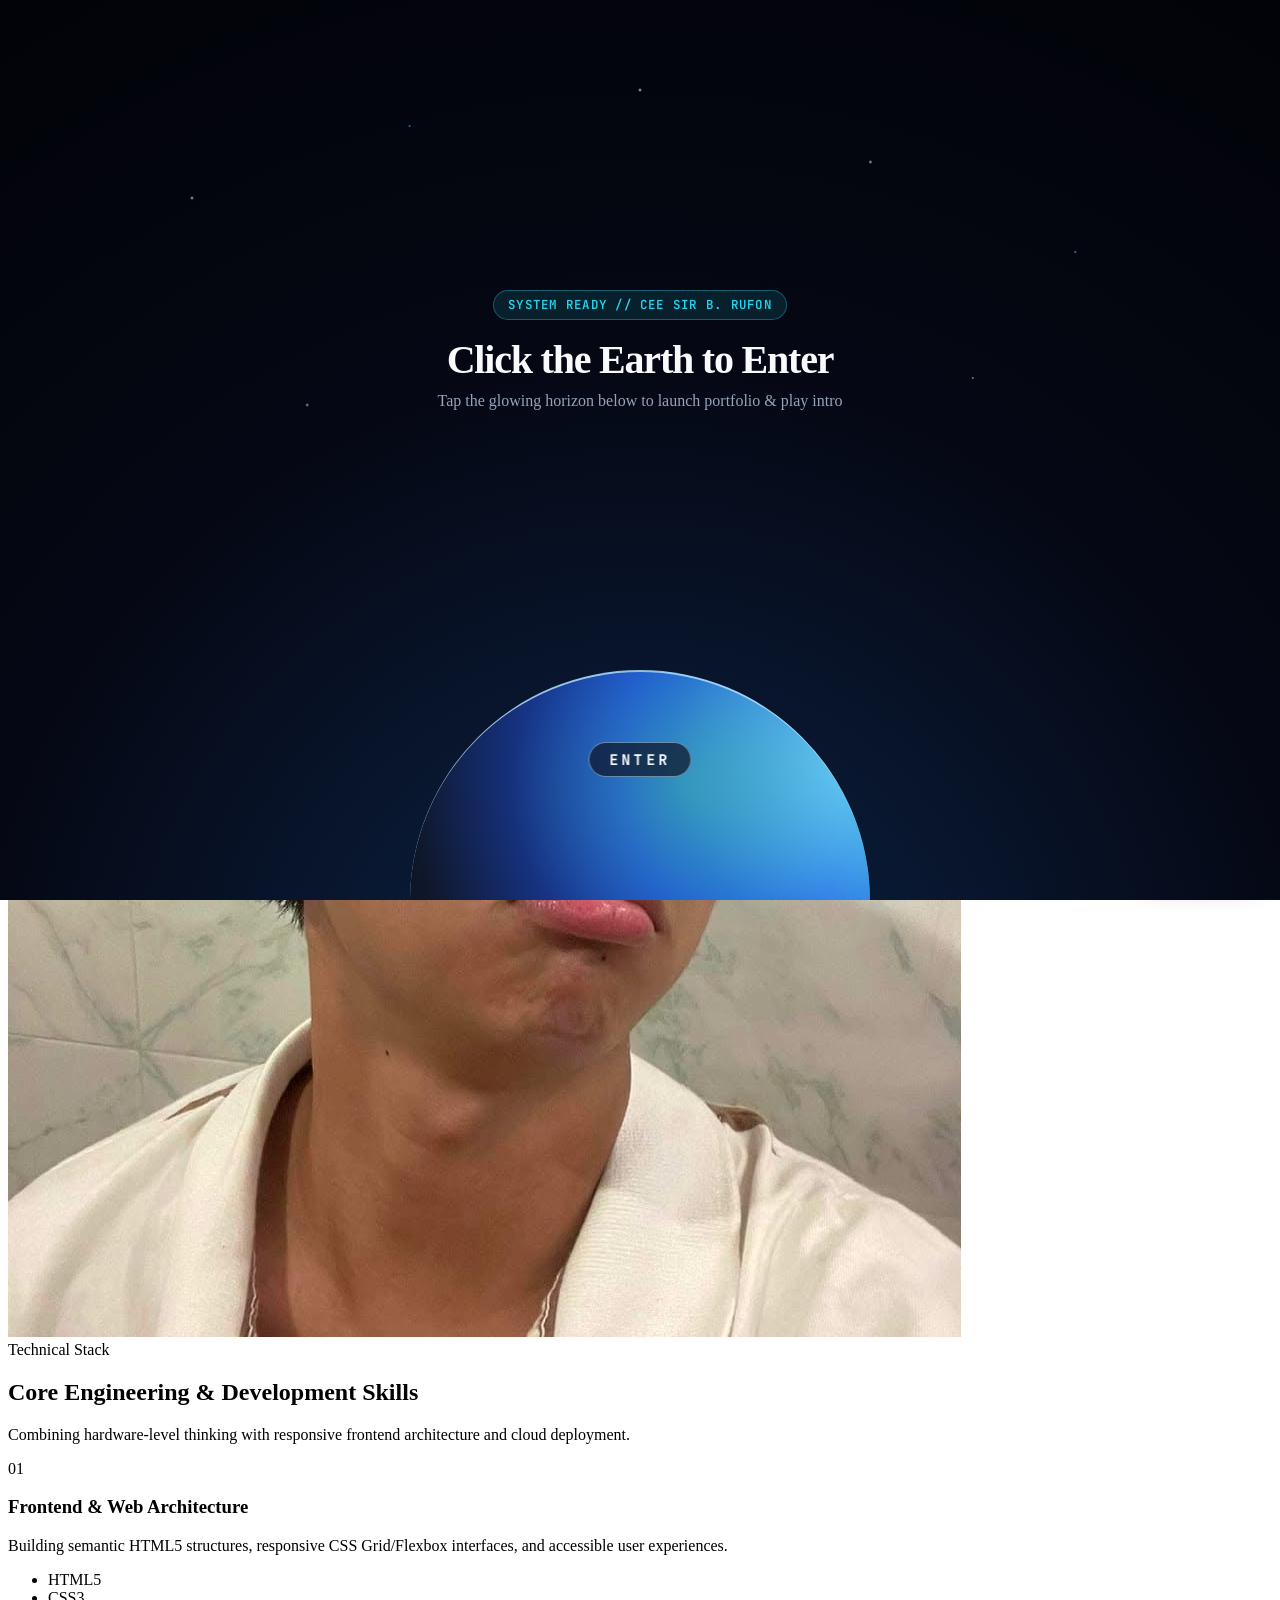
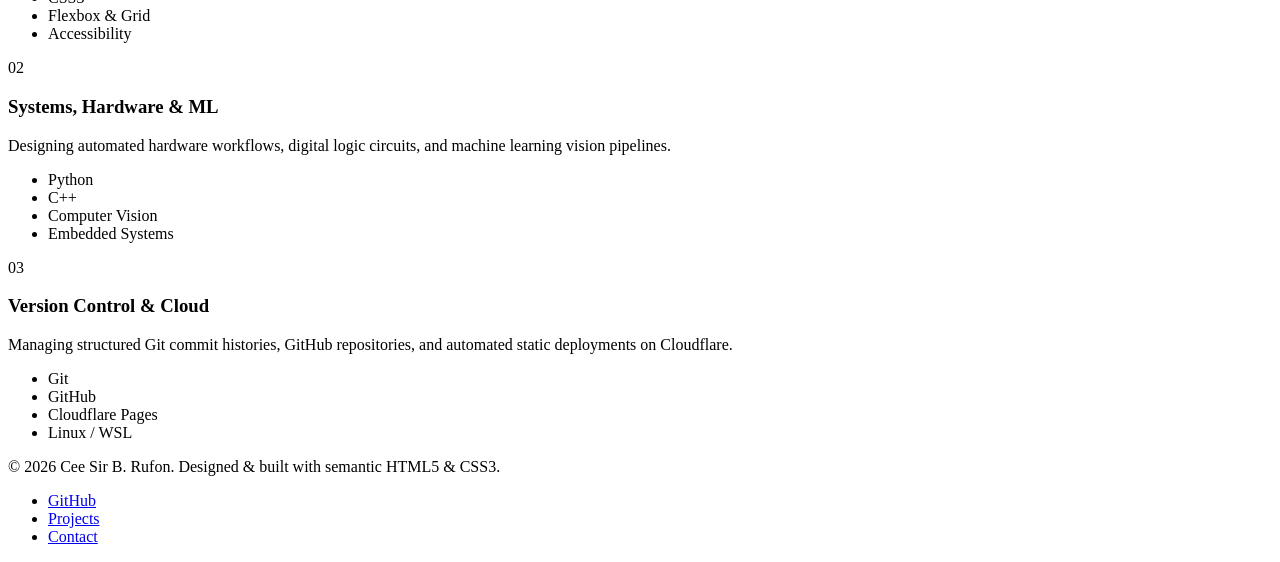
==== index.html @ 7cda8a48 "Add interactive peeking Earth landing intro with audio" ====
<!DOCTYPE html>
<html lang="en">
<head>
  <meta charset="UTF-8">
  <meta name="viewport" content="width=device-width, initial-scale=1.0">
  <title>Cee Sir B. Rufon | Computer Engineering Portfolio</title>
  <link rel="preconnect" href="https://fonts.googleapis.com">
  <link rel="preconnect" href="https://fonts.gstatic.com" crossorigin>
  <link rel="stylesheet" href="https://fonts.googleapis.com/css2?family=Plus+Jakarta+Sans:wght@400;500;600;700;800&display=swap">
  <link rel="stylesheet" href="https://fonts.googleapis.com/css2?family=JetBrains+Mono:wght@500;600&display=swap">
  <link rel="stylesheet" href="styles.css">
</head>
<body>
  <!-- Hidden Checkboxes for Pure CSS Transitions -->
  <input type="checkbox" id="enter-site" class="intro-checkbox" aria-label="Enter portfolio">
  <input type="checkbox" id="theme-toggle" class="theme-checkbox" aria-label="Toggle dark mode">

  <!-- Full-Screen Space & Peeking Earth Intro Overlay -->
  <div class="earth-intro" role="dialog" aria-modal="true" aria-labelledby="intro-title">
    <div class="starfield" aria-hidden="true"></div>
    <div class="intro-hud">
      <span class="intro-kicker">SYSTEM READY // CEE SIR B. RUFON</span>
      <h2 id="intro-title">Click the Earth to Enter</h2>
      <p>Tap the glowing horizon below to launch portfolio &amp; play intro</p>
    </div>
    <label for="enter-site" class="earth-trigger" title="Click Earth to Enter">
      <span class="earth-globe" aria-hidden="true"></span>
      <span class="earth-cta">ENTER</span>
    </label>
  </div>

  <!-- AC/DC Back in Black Intro Audio -->
  <audio id="intro-audio" src="audio/back-in-black.mp3" preload="auto"></audio>

  <div class="site-wrapper">
    <header class="site-header">
      <div class="container header-inner">
        <a href="index.html" class="logo">
          <span class="logo-mark">CR</span>
          <span>Cee Sir B. Rufon</span>
        </a>
        <div class="header-controls">
          <nav aria-label="Main navigation">
            <ul class="nav-list">
              <li><a href="index.html" class="active">Home</a></li>
              <li><a href="projects.html">Projects</a></li>
              <li><a href="contact.html">Contact</a></li>
            </ul>
          </nav>
          <label for="theme-toggle" class="theme-switch" title="Switch Light / Dark Theme">
            <span class="theme-label-dark">Dark</span>
            <span class="theme-label-light">Light</span>
          </label>
        </div>
      </div>
    </header>

    <main class="container">
      <section class="hero" aria-labelledby="hero-heading">
        <div class="hero-content">
          <span class="status-badge">4th Year Computer Engineering &bull; UIC</span>
          <h1 id="hero-heading">Hi, I'm <span class="gradient-text">Cee Sir B. Rufon</span></h1>
          <p class="hero-bio">
            I am a 4th-year Computer Engineering student passionate about bridging hardware automation, machine learning, and modern software applications.
            Throughout my college journey, I have engineered embedded library systems, trained computer vision models for medical imaging, and built full-featured rental management apps.
            I enjoy turning complex technical challenges into clean, reliable, and user-centered solutions.
            Explore my featured builds below or reach out to collaborate on engineering and web projects.
          </p>
          <div class="hero-actions">
            <a href="projects.html" class="btn btn-primary">Explore My Projects</a>
            <a href="contact.html" class="btn btn-secondary">Get In Touch</a>
          </div>
          <div class="hero-metrics">
            <div class="metric-item">
              <span class="metric-value">4th Yr</span>
              <span class="metric-label">BS Computer Engineering</span>
            </div>
            <div class="metric-item">
              <span class="metric-value">3+</span>
              <span class="metric-label">Major Systems Built</span>
            </div>
            <div class="metric-item">
              <span class="metric-value">HW + SW</span>
              <span class="metric-label">Embedded, ML &amp; Web</span>
            </div>
          </div>
        </div>

        <div class="hero-visual">
          <div class="portrait-frame">
            <img src="images/myface.jpg" alt="Portrait photo of Cee Sir B. Rufon" class="profile-photo">
          </div>
        </div>
      </section>

      <section class="skills-section" aria-labelledby="skills-heading">
        <div class="section-header">
          <span class="section-kicker">Technical Stack</span>
          <h2 id="skills-heading">Core Engineering &amp; Development Skills</h2>
          <p class="section-intro">Combining hardware-level thinking with responsive frontend architecture and cloud deployment.</p>
        </div>

        <div class="skills-grid">
          <article class="skill-card">
            <span class="card-index">01</span>
            <h3>Frontend &amp; Web Architecture</h3>
            <p>Building semantic HTML5 structures, responsive CSS Grid/Flexbox interfaces, and accessible user experiences.</p>
            <ul class="tag-list">
              <li>HTML5</li>
              <li>CSS3</li>
              <li>Flexbox &amp; Grid</li>
              <li>Accessibility</li>
            </ul>
          </article>

          <article class="skill-card">
            <span class="card-index">02</span>
            <h3>Systems, Hardware &amp; ML</h3>
            <p>Designing automated hardware workflows, digital logic circuits, and machine learning vision pipelines.</p>
            <ul class="tag-list">
              <li>Python</li>
              <li>C++</li>
              <li>Computer Vision</li>
              <li>Embedded Systems</li>
            </ul>
          </article>

          <article class="skill-card">
            <span class="card-index">03</span>
            <h3>Version Control &amp; Cloud</h3>
            <p>Managing structured Git commit histories, GitHub repositories, and automated static deployments on Cloudflare.</p>
            <ul class="tag-list">
              <li>Git</li>
              <li>GitHub</li>
              <li>Cloudflare Pages</li>
              <li>Linux / WSL</li>
            </ul>
          </article>
        </div>
      </section>
    </main>

    <footer class="site-footer">
      <div class="container footer-inner">
        <p>&copy; 2026 Cee Sir B. Rufon. Designed &amp; built with semantic HTML5 &amp; CSS3.</p>
        <ul class="footer-links">
          <li><a href="https://github.com/Boylogro" target="_blank" rel="noopener noreferrer">GitHub</a></li>
          <li><a href="projects.html">Projects</a></li>
          <li><a href="contact.html">Contact</a></li>
        </ul>
      </div>
    </footer>

    <!-- Floating Audio Control Button -->
    <button type="button" id="audio-toggle" class="audio-pill" aria-label="Pause or play intro music">
      Pause Intro
    </button>
  </div>

  <script>
    const enterCheckbox = document.getElementById("enter-site");
    const introAudio = document.getElementById("intro-audio");
    const audioToggle = document.getElementById("audio-toggle");

    enterCheckbox.addEventListener("change", () => {
      if (enterCheckbox.checked) {
        introAudio.currentTime = 0;
        introAudio.play().catch(() => {});
        audioToggle.textContent = "Pause Intro";
      }
    });

    audioToggle.addEventListener("click", () => {
      if (introAudio.paused) {
        introAudio.play();
        audioToggle.textContent = "Pause Intro";
      } else {
        introAudio.pause();
        audioToggle.textContent = "Play Intro";
      }
    });

    introAudio.addEventListener("ended", () => {
      audioToggle.textContent = "Replay Intro";
    });
  </script>
</body>
</html>
---- styles.css ----
/* =========================================================
   Peeking Earth Intro Overlay & Audio Pill
   ========================================================= */
   .intro-checkbox {
    position: absolute;
    opacity: 0;
    pointer-events: none;
  }
  
  .earth-intro {
    position: fixed;
    inset: 0;
    z-index: 9999;
    background: radial-gradient(circle at 50% 115%, #0c2448 0%, #050814 55%, #020308 100%);
    display: flex;
    flex-direction: column;
    align-items: center;
    justify-content: center;
    text-align: center;
    padding: 1.5rem 1.5rem 14rem;
    overflow: hidden;
    transition: opacity 0.85s ease, transform 0.85s ease, visibility 0.85s ease;
  }
  
  .intro-checkbox:checked ~ .earth-intro {
    opacity: 0;
    transform: scale(1.06);
    visibility: hidden;
    pointer-events: none;
  }
  
  /* Twinkling Starfield Backdrop */
  .starfield {
    position: absolute;
    inset: 0;
    background-image:
      radial-gradient(2px 2px at 15% 22%, rgba(255, 255, 255, 0.85), transparent),
      radial-gradient(1.5px 1.5px at 32% 14%, rgba(56, 189, 248, 0.9), transparent),
      radial-gradient(2px 2px at 68% 18%, rgba(255, 255, 255, 0.8), transparent),
      radial-gradient(1.5px 1.5px at 84% 28%, rgba(165, 180, 252, 0.9), transparent),
      radial-gradient(2px 2px at 24% 45%, rgba(255, 255, 255, 0.7), transparent),
      radial-gradient(1.5px 1.5px at 76% 42%, rgba(255, 255, 255, 0.75), transparent),
      radial-gradient(2px 2px at 50% 10%, rgba(255, 255, 255, 0.9), transparent);
    opacity: 0.85;
    pointer-events: none;
  }
  
  .intro-hud {
    position: relative;
    z-index: 2;
    max-width: 540px;
  }
  
  .intro-kicker {
    display: inline-block;
    font-family: "JetBrains Mono", monospace;
    font-size: 0.78rem;
    font-weight: 600;
    letter-spacing: 0.1em;
    color: #22d3ee;
    background-color: rgba(34, 211, 238, 0.12);
    border: 1px solid rgba(34, 211, 238, 0.35);
    padding: 0.35rem 0.9rem;
    border-radius: 999px;
    margin-bottom: 1rem;
  }
  
  .intro-hud h2 {
    margin: 0 0 0.6rem;
    font-size: 2.5rem;
    font-weight: 800;
    letter-spacing: -0.03em;
    color: #f8fafc;
  }
  
  .intro-hud p {
    margin: 0;
    color: #94a3b8;
    font-size: 1rem;
  }
  
  /* Glowing Earth Peeking From the Bottom Horizon */
  @keyframes earthSpin {
    0% {
      background-position: 0% 50%;
    }
    100% {
      background-position: 200% 50%;
    }
  }
  
  @keyframes horizonPulse {
    0%, 100% {
      box-shadow:
        0 -18px 70px rgba(56, 189, 248, 0.55),
        0 -4px 25px rgba(99, 102, 241, 0.45),
        inset 0 22px 45px rgba(186, 230, 253, 0.55);
    }
    50% {
      box-shadow:
        0 -24px 95px rgba(34, 211, 238, 0.8),
        0 -6px 35px rgba(99, 102, 241, 0.65),
        inset 0 26px 55px rgba(224, 242, 254, 0.75);
    }
  }
  
  .earth-trigger {
    position: absolute;
    bottom: -230px;
    left: 50%;
    transform: translateX(-50%);
    width: 460px;
    height: 460px;
    border-radius: 50%;
    cursor: pointer;
    z-index: 3;
    transition: transform 0.35s ease;
  }
  
  .earth-trigger:hover {
    transform: translateX(-50%) translateY(-14px) scale(1.03);
  }
  
  .earth-globe {
    display: block;
    width: 100%;
    height: 100%;
    border-radius: 50%;
    background:
      radial-gradient(circle at 30% 25%, rgba(74, 222, 128, 0.38) 0%, transparent 24%),
      radial-gradient(circle at 65% 32%, rgba(52, 211, 153, 0.32) 0%, transparent 28%),
      radial-gradient(circle at 48% 18%, rgba(255, 255, 255, 0.25) 0%, transparent 30%),
      radial-gradient(circle at 50% 20%, #38bdf8 0%, #1d4ed8 42%, #0f172a 78%, #020617 100%);
    background-size: 200% 100%;
    animation: earthSpin 18s linear infinite, horizonPulse 3.5s ease-in-out infinite;
    border-top: 2px solid rgba(186, 230, 253, 0.8);
  }
  
  .earth-cta {
    position: absolute;
    top: 72px;
    left: 50%;
    transform: translateX(-50%);
    font-family: "JetBrains Mono", monospace;
    font-size: 0.92rem;
    font-weight: 700;
    letter-spacing: 0.22em;
    color: #ffffff;
    background-color: rgba(15, 23, 42, 0.72);
    border: 1px solid rgba(186, 230, 253, 0.5);
    padding: 0.45rem 1.25rem;
    border-radius: 999px;
    backdrop-filter: blur(6px);
    transition: background-color 0.2s ease, border-color 0.2s ease;
  }
  
  .earth-trigger:hover .earth-cta {
    background-color: #4f46e5;
    border-color: #ffffff;
  }
  
  /* Floating Audio Control Pill */
  .audio-pill {
    position: fixed;
    bottom: 1.25rem;
    right: 1.25rem;
    z-index: 90;
    font-family: "JetBrains Mono", monospace;
    font-size: 0.8rem;
    font-weight: 600;
    color: #ffffff;
    background: linear-gradient(135deg, var(--primary), #0ea5e9);
    border: 1px solid rgba(255, 255, 255, 0.25);
    padding: 0.55rem 1rem;
    border-radius: 999px;
    cursor: pointer;
    box-shadow: 0 8px 24px rgba(15, 23, 42, 0.28);
    transition: transform 0.2s ease, opacity 0.2s ease;
  }
  
  .audio-pill:hover {
    transform: translateY(-2px);
  }
  
  @media (max-width: 540px) {
    .intro-hud h2 {
      font-size: 1.85rem;
    }
  
    .earth-trigger {
      width: 310px;
      height: 310px;
      bottom: -155px;
    }
  
    .earth-cta {
      top: 52px;
      font-size: 0.8rem;
    }
  }
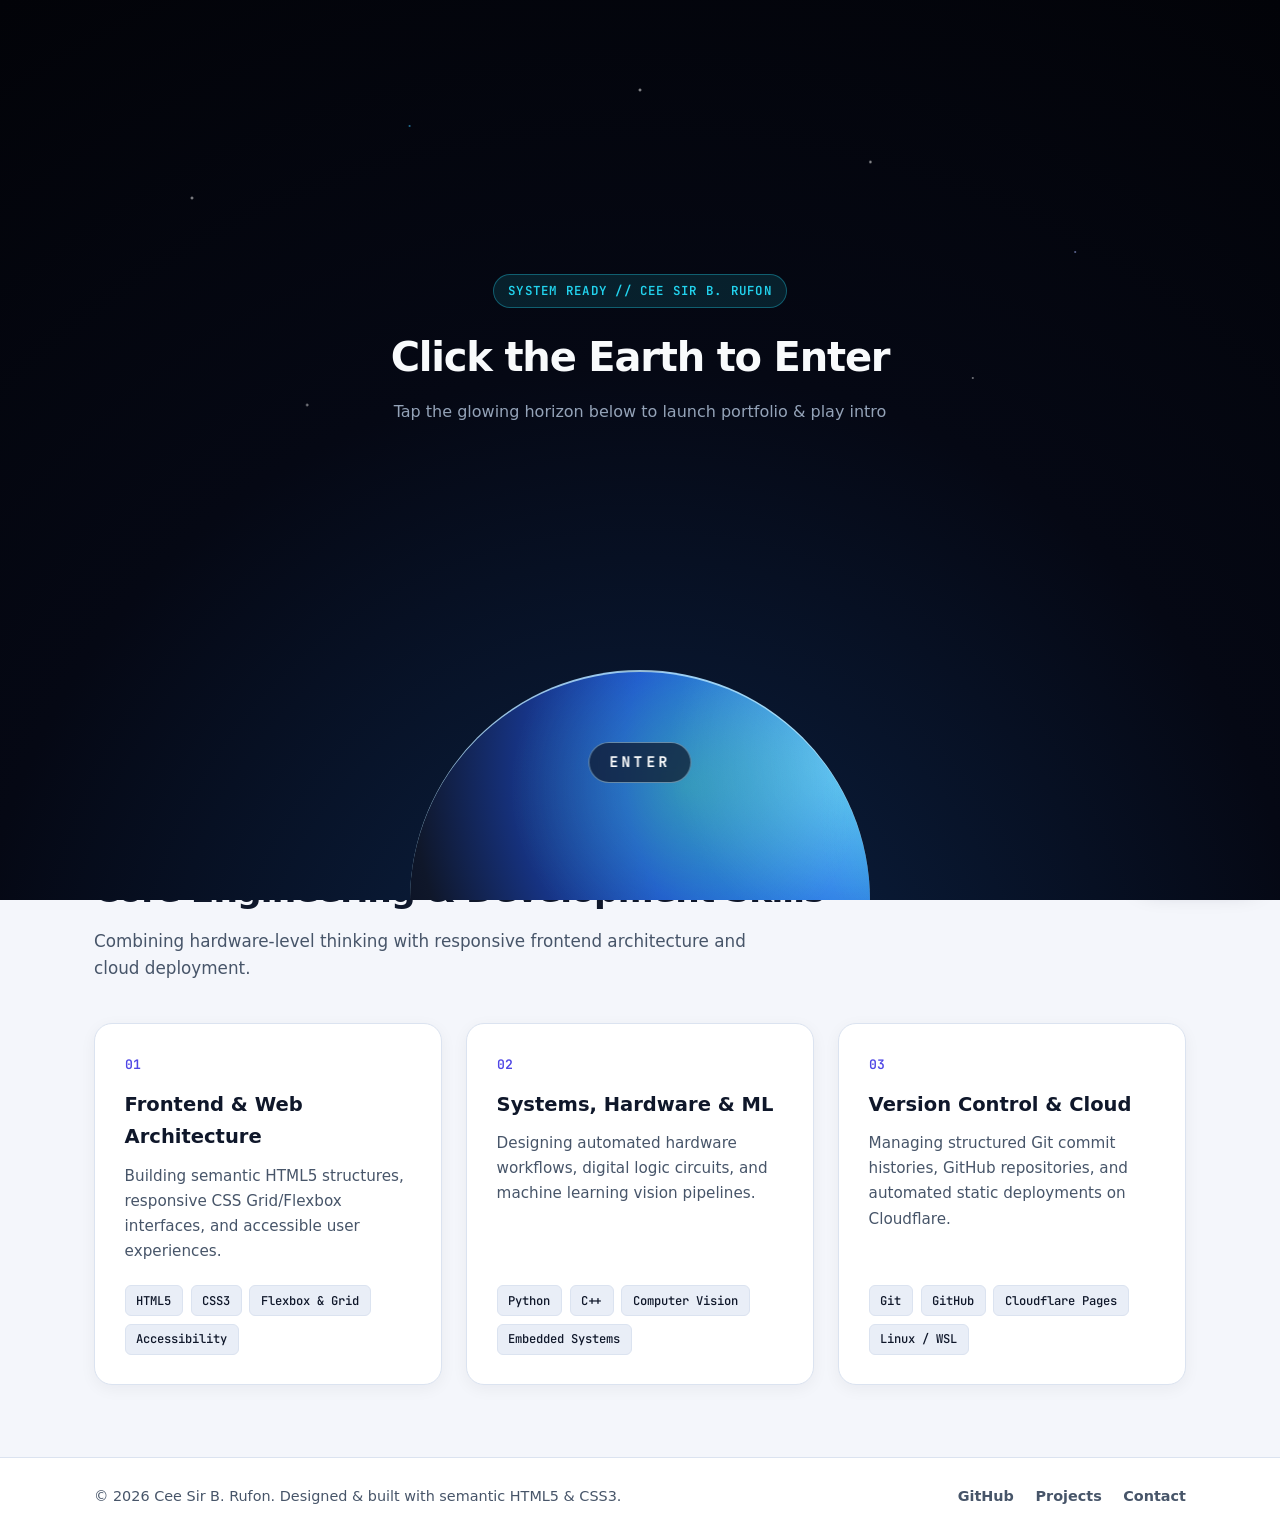
==== commit 7c46e202: "Add peeking Earth intro, Back in Black audio, and full UI theme" ====
--- a/index.html
+++ b/index.html
@@ -158,16 +158,18 @@
   </div>
 
   <script>
-    const enterCheckbox = document.getElementById("enter-site");
+    const earthTrigger = document.querySelector(".earth-trigger");
     const introAudio = document.getElementById("intro-audio");
     const audioToggle = document.getElementById("audio-toggle");
 
-    enterCheckbox.addEventListener("change", () => {
-      if (enterCheckbox.checked) {
-        introAudio.currentTime = 0;
-        introAudio.play().catch(() => {});
+    earthTrigger.addEventListener("click", () => {
+      introAudio.currentTime = 0;
+      introAudio.play().then(() => {
         audioToggle.textContent = "Pause Intro";
-      }
+      }).catch((err) => {
+        console.error("Audio error:", err);
+        audioToggle.textContent = "Play Intro";
+      });
     });
 
     audioToggle.addEventListener("click", () => {
--- a/styles.css
+++ b/styles.css
@@ -1,7 +1,746 @@
 /* =========================================================
-   Peeking Earth Intro Overlay & Audio Pill
+   Theme Variables & CSS-Only Dark Mode
    ========================================================= */
-   .intro-checkbox {
+   .site-wrapper {
+    --bg-page: #f4f6fb;
+    --surface: #ffffff;
+    --surface-alt: #e9eef7;
+    --header-bg: rgba(255, 255, 255, 0.88);
+    --primary: #4f46e5;
+    --primary-hover: #4338ca;
+    --accent: #06b6d4;
+    --text-main: #0f172a;
+    --text-muted: #475569;
+    --border: #dbe3f0;
+    --shadow-sm: 0 4px 16px rgba(15, 23, 42, 0.05);
+    --shadow-lg: 0 18px 40px rgba(15, 23, 42, 0.1);
+  
+    background-color: var(--bg-page);
+    color: var(--text-main);
+    min-height: 100vh;
+    display: flex;
+    flex-direction: column;
+    transition: background-color 0.25s ease, color 0.25s ease;
+  }
+  
+  .theme-checkbox {
+    position: absolute;
+    opacity: 0;
+    pointer-events: none;
+  }
+  
+  .theme-checkbox:checked ~ .site-wrapper {
+    --bg-page: #070b14;
+    --surface: #0f172a;
+    --surface-alt: #162036;
+    --header-bg: rgba(7, 11, 20, 0.88);
+    --primary: #6366f1;
+    --primary-hover: #818cf8;
+    --accent: #22d3ee;
+    --text-main: #f8fafc;
+    --text-muted: #94a3b8;
+    --border: #1e293b;
+    --shadow-sm: 0 4px 20px rgba(0, 0, 0, 0.35);
+    --shadow-lg: 0 20px 45px rgba(0, 0, 0, 0.55);
+  }
+  
+  *,
+  *::before,
+  *::after {
+    box-sizing: border-box;
+  }
+  
+  html {
+    scroll-behavior: smooth;
+  }
+  
+  body {
+    margin: 0;
+    font-family: "Plus Jakarta Sans", system-ui, -apple-system, sans-serif;
+    line-height: 1.65;
+    overflow-x: hidden;
+  }
+  
+  img {
+    max-width: 100%;
+    height: auto;
+    display: block;
+  }
+  
+  main {
+    flex: 1;
+  }
+  
+  .container {
+    width: 100%;
+    max-width: 1140px;
+    margin: 0 auto;
+    padding: 0 1.5rem;
+  }
+  
+  @keyframes riseIn {
+    from {
+      opacity: 0;
+      transform: translateY(18px);
+    }
+    to {
+      opacity: 1;
+      transform: translateY(0);
+    }
+  }
+  
+  /* =========================================================
+     Sticky Navigation & Theme Toggle
+     ========================================================= */
+  .site-header {
+    position: sticky;
+    top: 0;
+    z-index: 100;
+    background-color: var(--header-bg);
+    backdrop-filter: blur(12px);
+    border-bottom: 1px solid var(--border);
+  }
+  
+  .header-inner {
+    display: flex;
+    justify-content: space-between;
+    align-items: center;
+    padding-top: 0.95rem;
+    padding-bottom: 0.95rem;
+    gap: 1rem;
+  }
+  
+  .logo {
+    display: flex;
+    align-items: center;
+    gap: 0.65rem;
+    text-decoration: none;
+    color: var(--text-main);
+    font-weight: 800;
+    font-size: 1.15rem;
+    letter-spacing: -0.02em;
+  }
+  
+  .logo-mark {
+    display: inline-flex;
+    align-items: center;
+    justify-content: center;
+    width: 34px;
+    height: 34px;
+    border-radius: 9px;
+    background: linear-gradient(135deg, var(--primary), var(--accent));
+    color: #ffffff;
+    font-family: "JetBrains Mono", monospace;
+    font-size: 0.85rem;
+    font-weight: 600;
+  }
+  
+  .header-controls {
+    display: flex;
+    align-items: center;
+    gap: 1rem;
+  }
+  
+  .nav-list {
+    list-style: none;
+    display: flex;
+    gap: 0.35rem;
+    margin: 0;
+    padding: 0;
+  }
+  
+  .nav-list a {
+    text-decoration: none;
+    color: var(--text-muted);
+    font-weight: 600;
+    font-size: 0.94rem;
+    padding: 0.45rem 0.95rem;
+    border-radius: 999px;
+    transition: color 0.2s ease, background-color 0.2s ease;
+  }
+  
+  .nav-list a:hover {
+    color: var(--primary);
+    background-color: var(--surface-alt);
+  }
+  
+  .nav-list a.active {
+    color: #ffffff;
+    background-color: var(--primary);
+  }
+  
+  .theme-switch {
+    display: inline-flex;
+    align-items: center;
+    padding: 0.4rem 0.85rem;
+    border-radius: 999px;
+    border: 1px solid var(--border);
+    background-color: var(--surface);
+    color: var(--text-main);
+    font-family: "JetBrains Mono", monospace;
+    font-size: 0.78rem;
+    font-weight: 600;
+    cursor: pointer;
+    user-select: none;
+    transition: border-color 0.2s ease, transform 0.15s ease;
+  }
+  
+  .theme-switch:hover {
+    border-color: var(--primary);
+    transform: translateY(-1px);
+  }
+  
+  .theme-label-light {
+    display: none;
+  }
+  
+  .theme-checkbox:checked ~ .site-wrapper .theme-label-dark {
+    display: none;
+  }
+  
+  .theme-checkbox:checked ~ .site-wrapper .theme-label-light {
+    display: inline;
+  }
+  
+  /* =========================================================
+     Buttons
+     ========================================================= */
+  .btn {
+    display: inline-block;
+    padding: 0.78rem 1.5rem;
+    border-radius: 10px;
+    font-weight: 700;
+    font-size: 0.95rem;
+    text-decoration: none;
+    cursor: pointer;
+    border: 2px solid transparent;
+    transition: transform 0.18s ease, box-shadow 0.2s ease, background-color 0.2s ease;
+  }
+  
+  .btn-primary {
+    background: linear-gradient(135deg, var(--primary), #3b82f6);
+    color: #ffffff;
+    box-shadow: 0 8px 20px rgba(79, 70, 229, 0.28);
+  }
+  
+  .btn-primary:hover {
+    transform: translateY(-2px);
+    box-shadow: 0 12px 26px rgba(79, 70, 229, 0.4);
+  }
+  
+  .btn-secondary {
+    background-color: rgba(255, 255, 255, 0.08);
+    color: #ffffff;
+    border-color: rgba(255, 255, 255, 0.28);
+  }
+  
+  .btn-secondary:hover {
+    background-color: #ffffff;
+    color: #0f172a;
+    transform: translateY(-2px);
+  }
+  
+  .btn-full {
+    width: 100%;
+    text-align: center;
+  }
+  
+  /* =========================================================
+     Hero Banner
+     ========================================================= */
+  .hero {
+    display: grid;
+    grid-template-columns: 1.35fr 0.85fr;
+    align-items: center;
+    gap: 2.5rem;
+    margin-top: 2.25rem;
+    padding: 3.25rem;
+    border-radius: 24px;
+    background: radial-gradient(circle at top right, #1e1b4b 0%, #0f172a 55%, #070b14 100%);
+    color: #f8fafc;
+    border: 1px solid rgba(99, 102, 241, 0.25);
+    box-shadow: var(--shadow-lg);
+    animation: riseIn 0.55s ease-out;
+  }
+  
+  .status-badge {
+    display: inline-block;
+    font-family: "JetBrains Mono", monospace;
+    font-size: 0.78rem;
+    font-weight: 600;
+    color: #22d3ee;
+    background-color: rgba(34, 211, 238, 0.12);
+    border: 1px solid rgba(34, 211, 238, 0.3);
+    padding: 0.35rem 0.85rem;
+    border-radius: 999px;
+    margin-bottom: 1.1rem;
+  }
+  
+  .hero-content h1 {
+    margin: 0 0 1rem;
+    font-size: 2.65rem;
+    line-height: 1.15;
+    letter-spacing: -0.03em;
+  }
+  
+  .gradient-text {
+    background: linear-gradient(135deg, #a5b4fc 0%, #38bdf8 55%, #22d3ee 100%);
+    -webkit-background-clip: text;
+    background-clip: text;
+    color: transparent;
+  }
+  
+  .hero-bio {
+    color: #cbd5e1;
+    font-size: 1.04rem;
+    margin: 0 0 1.85rem;
+    max-width: 60ch;
+  }
+  
+  .hero-actions {
+    display: flex;
+    flex-wrap: wrap;
+    gap: 0.9rem;
+    margin-bottom: 2.25rem;
+  }
+  
+  .hero-metrics {
+    display: grid;
+    grid-template-columns: repeat(3, 1fr);
+    gap: 1rem;
+    padding-top: 1.5rem;
+    border-top: 1px solid rgba(148, 163, 184, 0.2);
+  }
+  
+  .metric-value {
+    display: block;
+    font-family: "JetBrains Mono", monospace;
+    font-size: 1.2rem;
+    font-weight: 600;
+    color: #ffffff;
+  }
+  
+  .metric-label {
+    font-size: 0.82rem;
+    color: #94a3b8;
+  }
+  
+  .hero-visual {
+    display: flex;
+    justify-content: center;
+  }
+  
+  .portrait-frame {
+    padding: 8px;
+    border-radius: 50%;
+    background: linear-gradient(135deg, #6366f1, #22d3ee);
+    box-shadow: 0 0 40px rgba(99, 102, 241, 0.45);
+  }
+  
+  .profile-photo {
+    width: 245px;
+    height: 245px;
+    object-fit: cover;
+    border-radius: 50%;
+    border: 4px solid #0f172a;
+    background-color: #1e293b;
+  }
+  
+  /* =========================================================
+     Sections & Skills Bento Grid
+     ========================================================= */
+  .skills-section,
+  .page-section {
+    padding: 3.5rem 0 4.5rem;
+    animation: riseIn 0.55s ease-out;
+  }
+  
+  .section-header {
+    margin-bottom: 2.5rem;
+  }
+  
+  .section-kicker {
+    display: inline-block;
+    font-family: "JetBrains Mono", monospace;
+    font-size: 0.8rem;
+    font-weight: 600;
+    text-transform: uppercase;
+    letter-spacing: 0.08em;
+    color: var(--primary);
+    margin-bottom: 0.45rem;
+  }
+  
+  .section-header h1,
+  .section-header h2 {
+    margin: 0 0 0.55rem;
+    font-size: 2.15rem;
+    letter-spacing: -0.025em;
+    color: var(--text-main);
+  }
+  
+  .section-intro {
+    margin: 0;
+    color: var(--text-muted);
+    font-size: 1.05rem;
+    max-width: 64ch;
+  }
+  
+  .skills-grid {
+    display: grid;
+    grid-template-columns: repeat(3, 1fr);
+    gap: 1.5rem;
+  }
+  
+  .skill-card {
+    background-color: var(--surface);
+    border: 1px solid var(--border);
+    border-radius: 18px;
+    padding: 1.85rem;
+    box-shadow: var(--shadow-sm);
+    display: flex;
+    flex-direction: column;
+    transition: transform 0.22s ease, box-shadow 0.22s ease, border-color 0.22s ease;
+  }
+  
+  .skill-card:hover {
+    transform: translateY(-5px);
+    border-color: var(--primary);
+    box-shadow: var(--shadow-lg);
+  }
+  
+  .card-index {
+    font-family: "JetBrains Mono", monospace;
+    font-size: 0.82rem;
+    font-weight: 600;
+    color: var(--primary);
+    margin-bottom: 0.85rem;
+  }
+  
+  .skill-card h3 {
+    margin: 0 0 0.65rem;
+    font-size: 1.22rem;
+    color: var(--text-main);
+  }
+  
+  .skill-card p {
+    margin: 0 0 1.35rem;
+    color: var(--text-muted);
+    font-size: 0.95rem;
+    flex: 1;
+  }
+  
+  .tag-list {
+    list-style: none;
+    display: flex;
+    flex-wrap: wrap;
+    gap: 0.45rem;
+    margin: 0;
+    padding: 0;
+  }
+  
+  .tag-list li {
+    font-family: "JetBrains Mono", monospace;
+    font-size: 0.76rem;
+    font-weight: 500;
+    color: var(--text-main);
+    background-color: var(--surface-alt);
+    border: 1px solid var(--border);
+    padding: 0.28rem 0.68rem;
+    border-radius: 6px;
+  }
+  
+  /* =========================================================
+     Projects Showcase
+     ========================================================= */
+  .projects-list {
+    display: flex;
+    flex-direction: column;
+    gap: 3rem;
+  }
+  
+  .project-card {
+    background-color: var(--surface);
+    border: 1px solid var(--border);
+    border-radius: 22px;
+    overflow: hidden;
+    box-shadow: var(--shadow-sm);
+    transition: transform 0.22s ease, box-shadow 0.22s ease, border-color 0.22s ease;
+  }
+  
+  .project-card:hover {
+    transform: translateY(-4px);
+    border-color: var(--primary);
+    box-shadow: var(--shadow-lg);
+  }
+  
+  .project-gallery {
+    display: grid;
+    gap: 1.15rem;
+    padding: 1.5rem;
+    background-color: var(--surface-alt);
+    border-bottom: 1px solid var(--border);
+  }
+  
+  .gallery-one {
+    grid-template-columns: 1fr;
+  }
+  
+  .gallery-three {
+    grid-template-columns: repeat(3, 1fr);
+  }
+  
+  .gallery-four {
+    grid-template-columns: repeat(2, 1fr);
+  }
+  
+  .gallery-item {
+    margin: 0;
+    background-color: var(--surface);
+    border: 1px solid var(--border);
+    border-radius: 12px;
+    overflow: hidden;
+    display: flex;
+    flex-direction: column;
+  }
+  
+  .img-box {
+    overflow: hidden;
+    background-color: #0b1120;
+    display: flex;
+    align-items: center;
+    justify-content: center;
+  }
+  
+  .gallery-item img {
+    width: 100%;
+    aspect-ratio: 4 / 3;
+    object-fit: contain;
+    transition: transform 0.35s ease;
+  }
+  
+  .gallery-one .gallery-item img {
+    aspect-ratio: 16 / 9;
+    max-height: 410px;
+  }
+  
+  .gallery-four .gallery-item img {
+    aspect-ratio: 16 / 10;
+  }
+  
+  .gallery-item:hover img {
+    transform: scale(1.03);
+  }
+  
+  .gallery-item figcaption {
+    font-family: "JetBrains Mono", monospace;
+    font-size: 0.8rem;
+    font-weight: 600;
+    color: var(--text-muted);
+    padding: 0.65rem 0.85rem;
+    text-align: center;
+    background-color: var(--surface);
+    border-top: 1px solid var(--border);
+  }
+  
+  .card-body {
+    padding: 2rem 2.25rem 2.25rem;
+  }
+  
+  .card-meta {
+    display: flex;
+    justify-content: space-between;
+    align-items: center;
+    flex-wrap: wrap;
+    gap: 0.5rem;
+    margin-bottom: 0.85rem;
+  }
+  
+  .project-tag {
+    display: inline-block;
+    background-color: rgba(79, 70, 229, 0.12);
+    color: var(--primary);
+    font-family: "JetBrains Mono", monospace;
+    font-size: 0.78rem;
+    font-weight: 600;
+    padding: 0.32rem 0.8rem;
+    border-radius: 999px;
+  }
+  
+  .card-number {
+    font-family: "JetBrains Mono", monospace;
+    font-size: 0.78rem;
+    font-weight: 600;
+    color: var(--text-muted);
+  }
+  
+  .card-body h2 {
+    margin: 0 0 0.75rem;
+    font-size: 1.65rem;
+    letter-spacing: -0.02em;
+    color: var(--text-main);
+  }
+  
+  .card-body p {
+    color: var(--text-muted);
+    margin: 0 0 1.4rem;
+    max-width: 74ch;
+  }
+  
+  .card-actions {
+    margin-top: 1.65rem;
+  }
+  
+  /* =========================================================
+     Contact Page
+     ========================================================= */
+  .contact-layout {
+    display: grid;
+    grid-template-columns: 1fr 1.2fr;
+    gap: 2.5rem;
+    align-items: start;
+  }
+  
+  .contact-info h2,
+  .contact-form h2 {
+    margin: 0 0 0.65rem;
+    font-size: 1.4rem;
+    color: var(--text-main);
+  }
+  
+  .contact-info p {
+    color: var(--text-muted);
+    margin: 0 0 1.5rem;
+  }
+  
+  .contact-details {
+    list-style: none;
+    padding: 0;
+    margin: 0;
+    display: flex;
+    flex-direction: column;
+    gap: 0.9rem;
+  }
+  
+  .contact-details li {
+    background-color: var(--surface);
+    border: 1px solid var(--border);
+    border-radius: 14px;
+    padding: 1rem 1.25rem;
+    box-shadow: var(--shadow-sm);
+    transition: transform 0.2s ease, border-color 0.2s ease;
+  }
+  
+  .contact-details li:hover {
+    transform: translateX(4px);
+    border-color: var(--primary);
+  }
+  
+  .contact-label {
+    display: block;
+    font-family: "JetBrains Mono", monospace;
+    font-size: 0.75rem;
+    text-transform: uppercase;
+    letter-spacing: 0.05em;
+    color: var(--text-muted);
+    margin-bottom: 0.2rem;
+  }
+  
+  .contact-details a {
+    color: var(--primary);
+    font-weight: 700;
+    text-decoration: none;
+    overflow-wrap: anywhere;
+  }
+  
+  .contact-details a:hover {
+    text-decoration: underline;
+  }
+  
+  .contact-form {
+    background-color: var(--surface);
+    border: 1px solid var(--border);
+    border-radius: 20px;
+    padding: 2.15rem;
+    box-shadow: var(--shadow-sm);
+  }
+  
+  .form-group {
+    margin-bottom: 1.25rem;
+  }
+  
+  .form-group label {
+    display: block;
+    font-weight: 600;
+    font-size: 0.92rem;
+    margin-bottom: 0.45rem;
+    color: var(--text-main);
+  }
+  
+  .form-group input,
+  .form-group textarea {
+    width: 100%;
+    padding: 0.78rem 0.95rem;
+    border: 1px solid var(--border);
+    border-radius: 10px;
+    background-color: var(--bg-page);
+    font-family: inherit;
+    font-size: 0.98rem;
+    color: var(--text-main);
+    transition: border-color 0.2s ease, background-color 0.2s ease;
+  }
+  
+  .form-group input:focus,
+  .form-group textarea:focus {
+    outline: 2px solid var(--primary);
+    border-color: transparent;
+    background-color: var(--surface);
+  }
+  
+  /* =========================================================
+     Footer
+     ========================================================= */
+  .site-footer {
+    background-color: var(--surface);
+    border-top: 1px solid var(--border);
+    padding: 1.65rem 0;
+    color: var(--text-muted);
+    font-size: 0.9rem;
+  }
+  
+  .footer-inner {
+    display: flex;
+    justify-content: space-between;
+    align-items: center;
+    gap: 1rem;
+  }
+  
+  .footer-inner p {
+    margin: 0;
+  }
+  
+  .footer-links {
+    list-style: none;
+    display: flex;
+    gap: 1.35rem;
+    margin: 0;
+    padding: 0;
+  }
+  
+  .footer-links a {
+    color: var(--text-muted);
+    text-decoration: none;
+    font-weight: 600;
+    transition: color 0.2s ease;
+  }
+  
+  .footer-links a:hover {
+    color: var(--primary);
+  }
+  
+  /* =========================================================
+     Peeking Earth Intro Overlay & Audio Pill
+     ========================================================= */
+  .intro-checkbox {
     position: absolute;
     opacity: 0;
     pointer-events: none;
@@ -29,7 +768,6 @@
     pointer-events: none;
   }
   
-  /* Twinkling Starfield Backdrop */
   .starfield {
     position: absolute;
     inset: 0;
@@ -79,7 +817,6 @@
     font-size: 1rem;
   }
   
-  /* Glowing Earth Peeking From the Bottom Horizon */
   @keyframes earthSpin {
     0% {
       background-position: 0% 50%;
@@ -159,7 +896,6 @@
     border-color: #ffffff;
   }
   
-  /* Floating Audio Control Pill */
   .audio-pill {
     position: fixed;
     bottom: 1.25rem;
@@ -182,7 +918,79 @@
     transform: translateY(-2px);
   }
   
+  /* =========================================================
+     Responsive Breakpoints (768px Tablet & 360px Mobile)
+     ========================================================= */
+  @media (max-width: 900px) {
+    .hero {
+      grid-template-columns: 1fr;
+      text-align: center;
+      padding: 2.5rem 1.75rem;
+    }
+  
+    .hero-visual {
+      order: -1;
+    }
+  
+    .hero-bio {
+      margin-left: auto;
+      margin-right: auto;
+    }
+  
+    .hero-actions {
+      justify-content: center;
+    }
+  
+    .skills-grid,
+    .gallery-three,
+    .gallery-four,
+    .contact-layout {
+      grid-template-columns: 1fr;
+    }
+  }
+  
   @media (max-width: 540px) {
+    .container {
+      padding: 0 1rem;
+    }
+  
+    .header-inner {
+      flex-direction: column;
+      gap: 0.75rem;
+    }
+  
+    .header-controls {
+      flex-wrap: wrap;
+      justify-content: center;
+    }
+  
+    .hero-content h1 {
+      font-size: 1.9rem;
+    }
+  
+    .hero-metrics {
+      grid-template-columns: 1fr;
+      gap: 0.85rem;
+    }
+  
+    .profile-photo {
+      width: 175px;
+      height: 175px;
+    }
+  
+    .card-body {
+      padding: 1.35rem;
+    }
+  
+    .contact-form {
+      padding: 1.4rem;
+    }
+  
+    .footer-inner {
+      flex-direction: column;
+      text-align: center;
+    }
+  
     .intro-hud h2 {
       font-size: 1.85rem;
     }
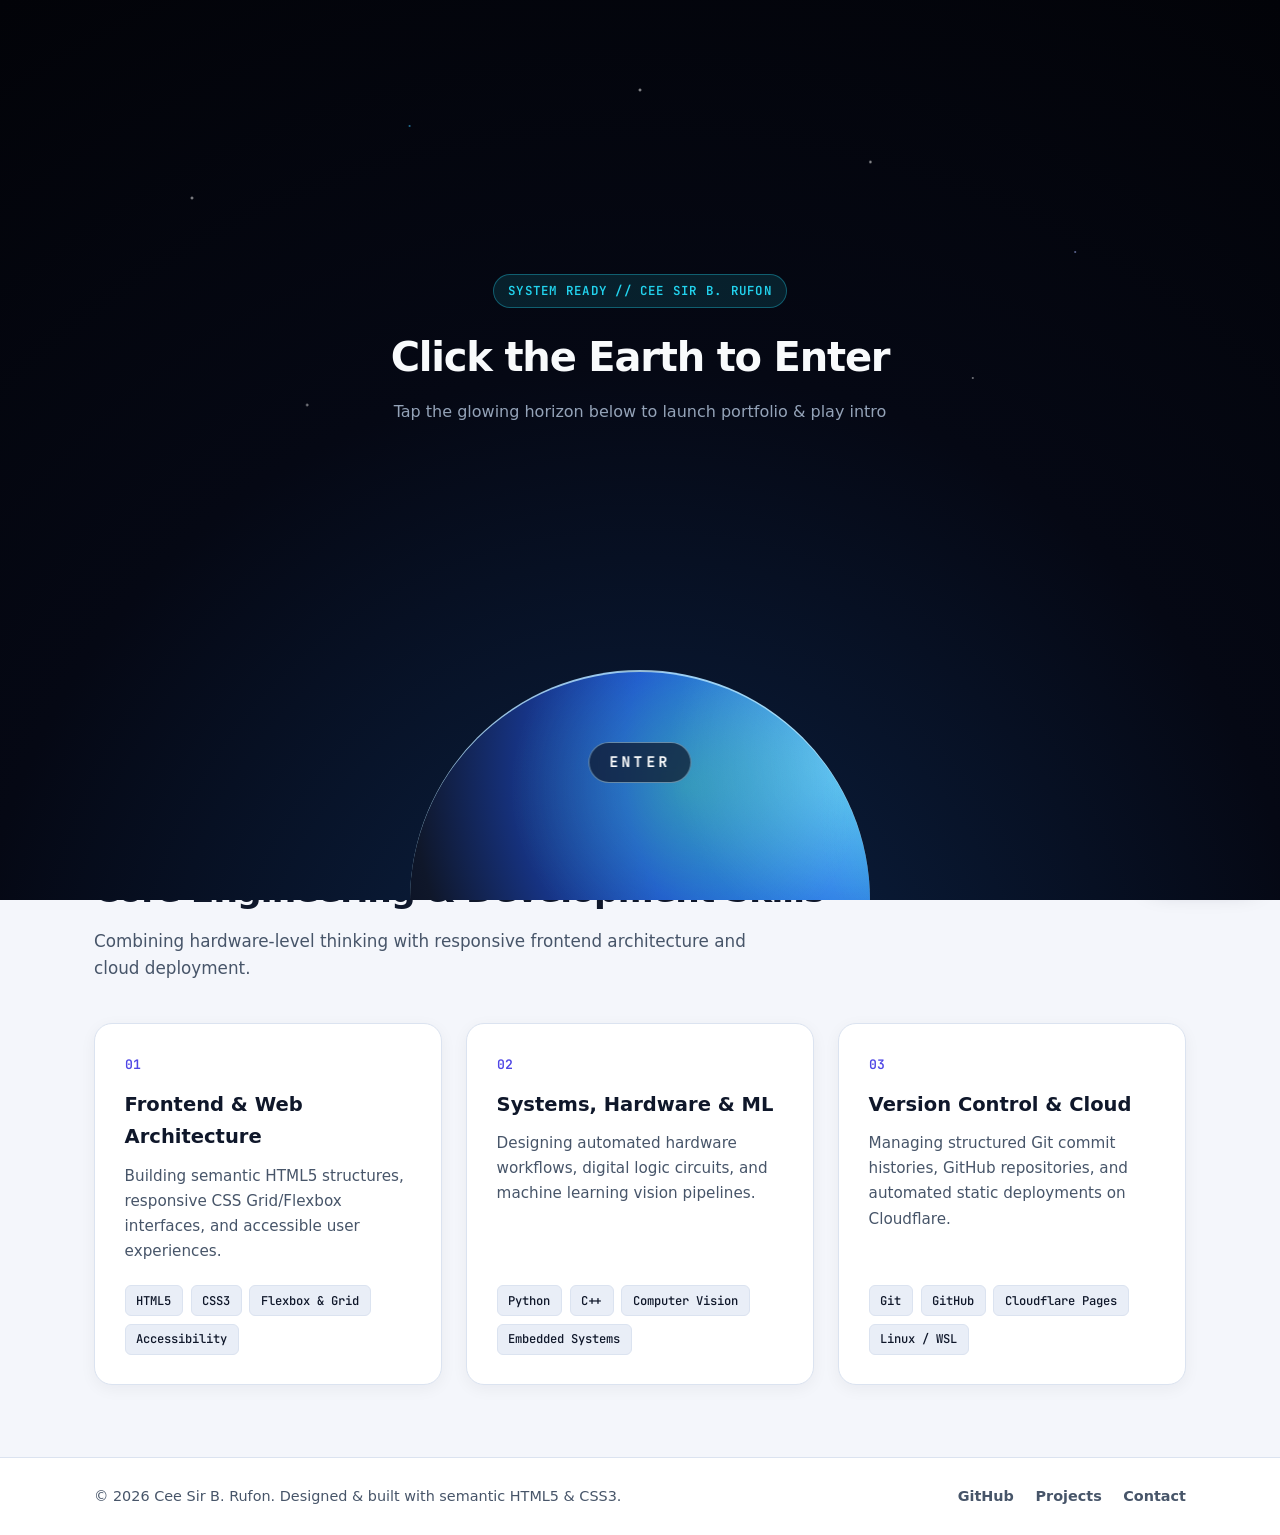
==== commit eace3184: "Persist continuous audio and beat-reactive UI across all pages" ====
--- a/index.html
+++ b/index.html
@@ -35,10 +35,7 @@
   <div class="site-wrapper">
     <header class="site-header">
       <div class="container header-inner">
-        <a href="index.html" class="logo">
-          <span class="logo-mark">CR</span>
-          <span>Cee Sir B. Rufon</span>
-        </a>
+        <a href="index.html" class="logo">Cee Sir B. Rufon</a>
         <div class="header-controls">
           <nav aria-label="Main navigation">
             <ul class="nav-list">
@@ -68,7 +65,7 @@
           </p>
           <div class="hero-actions">
             <a href="projects.html" class="btn btn-primary">Explore My Projects</a>
-            <a href="contact.html" class="btn btn-secondary">Get In Touch</a>
+            <a href="contact.html" class="btn btn-secondary">Contact Me</a>
           </div>
           <div class="hero-metrics">
             <div class="metric-item">
@@ -151,40 +148,163 @@
       </div>
     </footer>
 
-    <!-- Floating Audio Control Button -->
+    <!-- Floating Audio Control Button with Live Equalizer -->
     <button type="button" id="audio-toggle" class="audio-pill" aria-label="Pause or play intro music">
-      Pause Intro
+      <span class="eq-bars" aria-hidden="true">
+        <span class="eq-bar"></span>
+        <span class="eq-bar"></span>
+        <span class="eq-bar"></span>
+      </span>
+      <span id="audio-label">Play Intro</span>
     </button>
   </div>
 
   <script>
+    const enterCheckbox = document.getElementById("enter-site");
     const earthTrigger = document.querySelector(".earth-trigger");
     const introAudio = document.getElementById("intro-audio");
     const audioToggle = document.getElementById("audio-toggle");
+    const audioLabel = document.getElementById("audio-label");
+    const siteWrapper = document.querySelector(".site-wrapper");
+    const eqBars = document.querySelectorAll(".eq-bar");
+
+    let audioCtx = null;
+    let analyser = null;
+    let dataArray = null;
+    let animId = null;
+    let hueOffset = parseFloat(sessionStorage.getItem("bg_audio_hue") || "0");
+
+    function saveAudioState() {
+      sessionStorage.setItem("bg_audio_time", String(introAudio.currentTime || 0));
+      sessionStorage.setItem("bg_audio_playing", String(!introAudio.paused && !introAudio.ended));
+      sessionStorage.setItem("bg_audio_hue", String(hueOffset));
+    }
+
+    function setupAudioReactive() {
+      if (audioCtx) {
+        if (audioCtx.state === "suspended") {
+          audioCtx.resume();
+        }
+        return;
+      }
+      const AudioContextClass = window.AudioContext || window.webkitAudioContext;
+      if (!AudioContextClass) return;
+
+      audioCtx = new AudioContextClass();
+      const source = audioCtx.createMediaElementSource(introAudio);
+      analyser = audioCtx.createAnalyser();
+      analyser.fftSize = 128;
+      source.connect(analyser);
+      analyser.connect(audioCtx.destination);
+      dataArray = new Uint8Array(analyser.frequencyBinCount);
+    }
+
+    function updateBeatColors() {
+      if (introAudio.paused || introAudio.ended) {
+        siteWrapper.classList.remove("music-reactive");
+        return;
+      }
+
+      if (analyser && dataArray) {
+        analyser.getByteFrequencyData(dataArray);
+
+        let bassSum = 0;
+        for (let i = 0; i < 10; i++) bassSum += dataArray[i];
+        const bass = bassSum / (10 * 255);
+
+        let midSum = 0;
+        for (let i = 10; i < 42; i++) midSum += dataArray[i];
+        const mid = midSum / (32 * 255);
+
+        hueOffset = (hueOffset + 0.7 + mid * 5.5) % 360;
+        const energy = Math.min(1, bass * 1.3);
+        const pulseScale = 1 + energy * 0.065;
+
+        siteWrapper.style.setProperty("--beat-hue-num", hueOffset.toFixed(1));
+        siteWrapper.style.setProperty("--beat-energy", energy.toFixed(3));
+        siteWrapper.style.setProperty("--beat-scale", pulseScale.toFixed(3));
+
+        if (eqBars.length === 3) {
+          eqBars[0].style.transform = `scaleY(${0.35 + bass * 0.95})`;
+          eqBars[1].style.transform = `scaleY(${0.35 + mid * 1.05})`;
+          eqBars[2].style.transform = `scaleY(${0.35 + ((bass + mid) / 2) * 0.95})`;
+        }
+      }
+
+      saveAudioState();
+      animId = requestAnimationFrame(updateBeatColors);
+    }
+
+    introAudio.addEventListener("play", () => {
+      siteWrapper.classList.add("music-reactive");
+      audioToggle.classList.add("is-playing");
+      audioLabel.textContent = "Pause Intro";
+      saveAudioState();
+      cancelAnimationFrame(animId);
+      updateBeatColors();
+    });
+
+    introAudio.addEventListener("pause", () => {
+      siteWrapper.classList.remove("music-reactive");
+      audioToggle.classList.remove("is-playing");
+      saveAudioState();
+      cancelAnimationFrame(animId);
+    });
+
+    introAudio.addEventListener("ended", () => {
+      siteWrapper.classList.remove("music-reactive");
+      audioToggle.classList.remove("is-playing");
+      audioLabel.textContent = "Replay Intro";
+      saveAudioState();
+      cancelAnimationFrame(animId);
+    });
+
+    // Skip Earth overlay only when navigating back from Projects or Contact
+    if (sessionStorage.getItem("skip_earth_once") === "true") {
+      sessionStorage.removeItem("skip_earth_once");
+      enterCheckbox.checked = true;
+
+      const savedTime = parseFloat(sessionStorage.getItem("bg_audio_time") || "0");
+      const wasPlaying = sessionStorage.getItem("bg_audio_playing") === "true";
+
+      const resumeAudio = () => {
+        if (savedTime > 0 && savedTime < (introAudio.duration || Infinity)) {
+          introAudio.currentTime = savedTime;
+        }
+        if (wasPlaying) {
+          setupAudioReactive();
+          introAudio.play().catch(() => {
+            audioLabel.textContent = "Play Intro";
+          });
+        }
+      };
+
+      if (introAudio.readyState >= 1) {
+        resumeAudio();
+      } else {
+        introAudio.addEventListener("loadedmetadata", resumeAudio, { once: true });
+      }
+    }
 
     earthTrigger.addEventListener("click", () => {
+      setupAudioReactive();
       introAudio.currentTime = 0;
-      introAudio.play().then(() => {
-        audioToggle.textContent = "Pause Intro";
-      }).catch((err) => {
-        console.error("Audio error:", err);
-        audioToggle.textContent = "Play Intro";
+      introAudio.play().catch(() => {
+        audioLabel.textContent = "Play Intro";
       });
     });
 
     audioToggle.addEventListener("click", () => {
+      setupAudioReactive();
       if (introAudio.paused) {
         introAudio.play();
-        audioToggle.textContent = "Pause Intro";
       } else {
         introAudio.pause();
-        audioToggle.textContent = "Play Intro";
-      }
-    });
-
-    introAudio.addEventListener("ended", () => {
-      audioToggle.textContent = "Replay Intro";
-    });
+        audioLabel.textContent = "Play Intro";
+      }
+    });
+
+    window.addEventListener("pagehide", saveAudioState);
   </script>
 </body>
 </html>
--- a/styles.css
+++ b/styles.css
@@ -1005,4 +1005,84 @@
       top: 52px;
       font-size: 0.8rem;
     }
+    /* =========================================================
+   Audio-Harmonic / Beat-Reactive Color Sync
+   ========================================================= */
+.site-wrapper {
+    --beat-hue-num: 0;
+    --beat-energy: 0;
+    --beat-scale: 1;
+  }
+  
+  .site-wrapper.music-reactive {
+    --primary: hsl(calc(245 + var(--beat-hue-num)), 86%, 60%);
+    --primary-hover: hsl(calc(245 + var(--beat-hue-num)), 86%, 52%);
+    --accent: hsl(calc(190 + var(--beat-hue-num)), 92%, 52%);
+  }
+  
+  .site-wrapper.music-reactive .hero {
+    border-color: hsla(calc(245 + var(--beat-hue-num)), 90%, 65%, calc(0.35 + var(--beat-energy) * 0.55));
+    box-shadow:
+      0 20px 50px hsla(calc(245 + var(--beat-hue-num)), 85%, 52%, calc(0.22 + var(--beat-energy) * 0.45)),
+      inset 0 0 calc(20px + var(--beat-energy) * 35px) hsla(calc(190 + var(--beat-hue-num)), 90%, 55%, calc(0.08 + var(--beat-energy) * 0.22));
+  }
+  
+  .site-wrapper.music-reactive .gradient-text {
+    background: linear-gradient(
+      135deg,
+      hsl(calc(245 + var(--beat-hue-num)), 95%, 76%) 0%,
+      hsl(calc(195 + var(--beat-hue-num)), 95%, 62%) 55%,
+      hsl(calc(310 + var(--beat-hue-num)), 92%, 68%) 100%
+    );
+    -webkit-background-clip: text;
+    background-clip: text;
+    color: transparent;
+  }
+  
+  .site-wrapper.music-reactive .status-badge {
+    color: var(--accent);
+    border-color: var(--accent);
+    background-color: hsla(calc(190 + var(--beat-hue-num)), 90%, 55%, 0.14);
+  }
+  
+  .site-wrapper.music-reactive .portrait-frame {
+    background: linear-gradient(135deg, var(--primary), var(--accent));
+    transform: scale(var(--beat-scale));
+    box-shadow: 0 0 calc(28px + var(--beat-energy) * 38px) hsla(calc(245 + var(--beat-hue-num)), 90%, 60%, calc(0.45 + var(--beat-energy) * 0.45));
+    transition: transform 0.08s ease-out;
+  }
+  
+  .site-wrapper.music-reactive .skill-card {
+    border-color: hsla(calc(245 + var(--beat-hue-num)), 85%, 60%, calc(0.25 + var(--beat-energy) * 0.45));
+  }
+  
+  /* Equalizer Bars Inside Audio Pill */
+  .audio-pill {
+    display: inline-flex;
+    align-items: center;
+    gap: 0.55rem;
+  }
+  
+  .eq-bars {
+    display: inline-flex;
+    align-items: flex-end;
+    gap: 2.5px;
+    height: 13px;
+  }
+  
+  .eq-bar {
+    width: 3px;
+    height: 100%;
+    border-radius: 2px;
+    background-color: #ffffff;
+    transform: scaleY(0.35);
+    transform-origin: bottom;
+    transition: transform 0.07s ease-out;
+  }
+  .site-wrapper.music-reactive .project-card,
+.site-wrapper.music-reactive .contact-details li,
+.site-wrapper.music-reactive .contact-form {
+  border-color: hsla(calc(245 + var(--beat-hue-num)), 85%, 60%, calc(0.28 + var(--beat-energy) * 0.45));
+  box-shadow: 0 12px 32px hsla(calc(245 + var(--beat-hue-num)), 85%, 52%, calc(0.08 + var(--beat-energy) * 0.18));
+}
   }
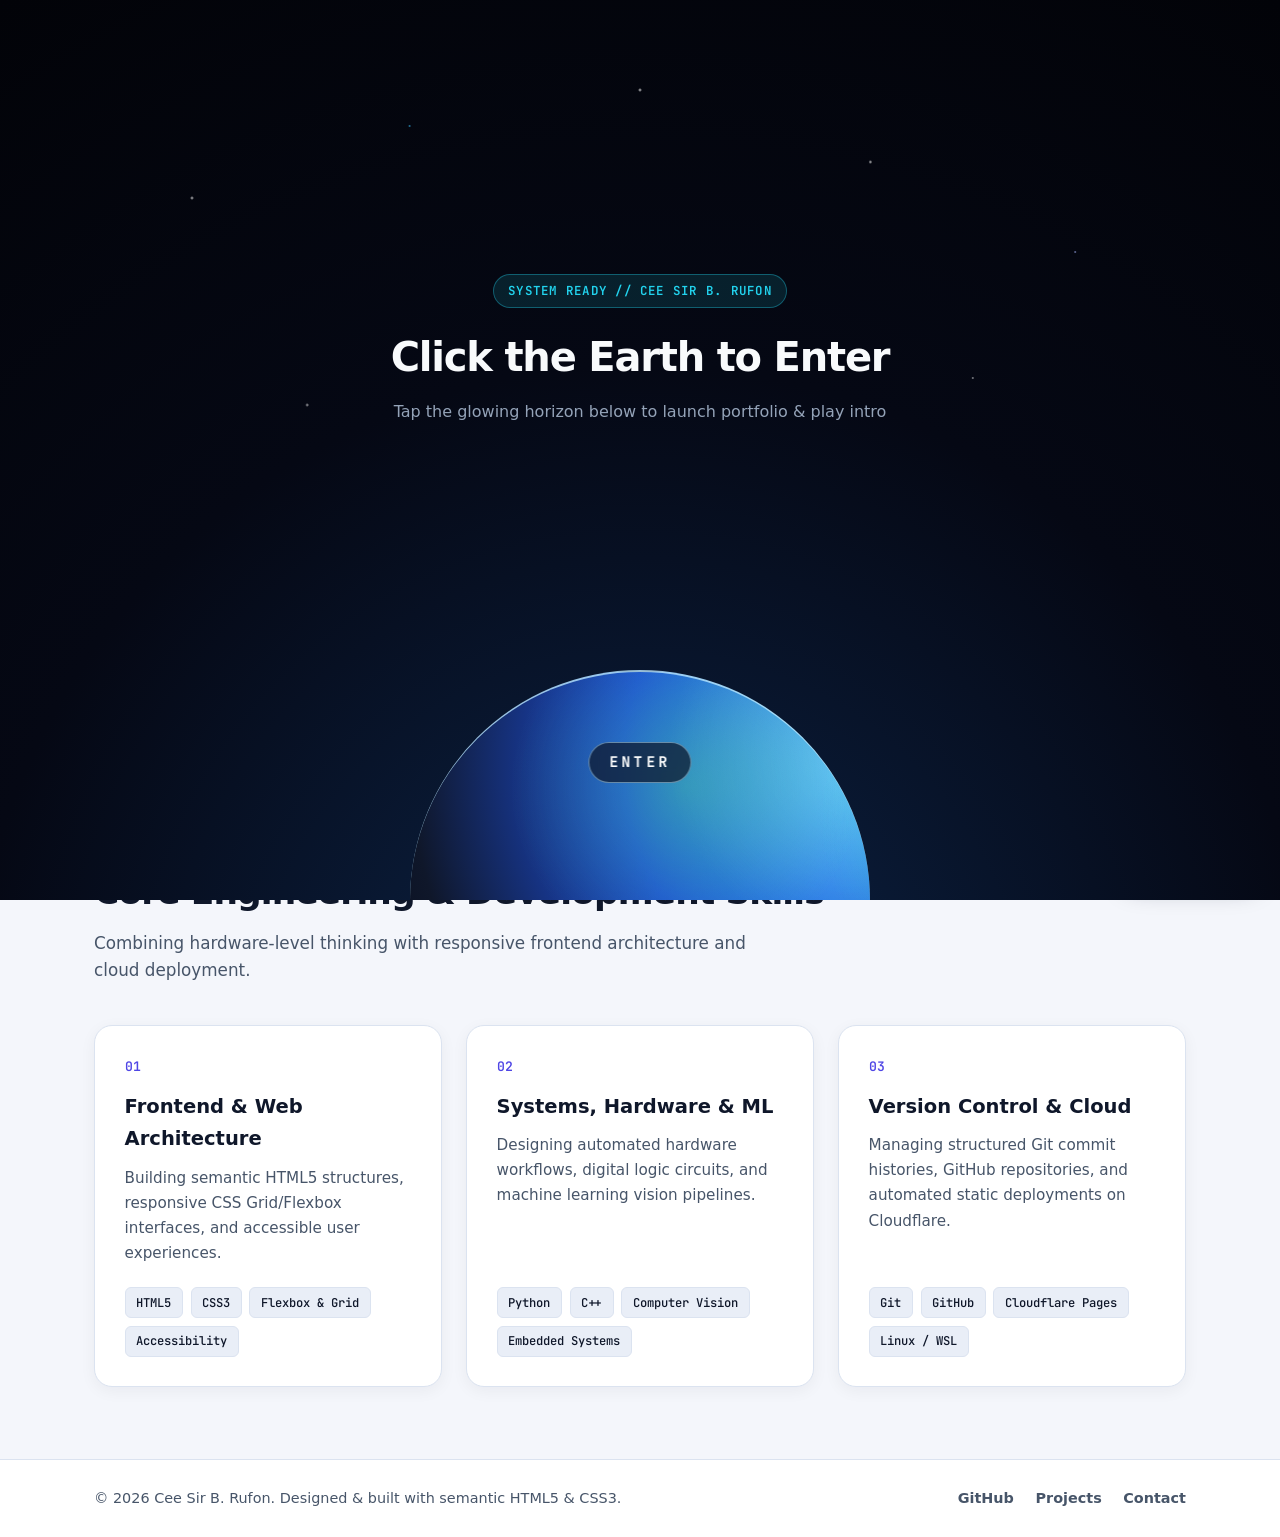
==== commit d5dc4e2f: "Make beat-reactive hero glow and equalizer bars vividly visible across all pages" ====
--- a/index.html
+++ b/index.html
@@ -8,7 +8,7 @@
   <link rel="preconnect" href="https://fonts.gstatic.com" crossorigin>
   <link rel="stylesheet" href="https://fonts.googleapis.com/css2?family=Plus+Jakarta+Sans:wght@400;500;600;700;800&display=swap">
   <link rel="stylesheet" href="https://fonts.googleapis.com/css2?family=JetBrains+Mono:wght@500;600&display=swap">
-  <link rel="stylesheet" href="styles.css">
+  <link rel="stylesheet" href="styles.css?v=3">
 </head>
 <body>
   <!-- Hidden Checkboxes for Pure CSS Transitions -->
@@ -199,38 +199,55 @@
       dataArray = new Uint8Array(analyser.frequencyBinCount);
     }
 
+    function applyGlowColors(bass, mid) {
+        hueOffset = (hueOffset + 2.4 + mid * 10) % 360;
+const energy = Math.min(1, bass * 1.6);
+const h1 = Math.round((280 + hueOffset) % 360);
+const h2 = Math.round((185 + hueOffset) % 360);
+
+siteWrapper.style.setProperty("--beat-color", `hsl(${h1}, 95%, 62%)`);
+siteWrapper.style.setProperty("--beat-accent", `hsl(${h2}, 96%, 56%)`);
+siteWrapper.style.setProperty("--beat-bg-tint", `hsl(${h1}, 78%, 22%)`);
+siteWrapper.style.setProperty("--beat-glow", `hsla(${h1}, 95%, 58%, ${(0.45 + energy * 0.5).toFixed(2)})`);
+siteWrapper.style.setProperty("--beat-glow-soft", `hsla(${h1}, 95%, 58%, ${(0.22 + energy * 0.35).toFixed(2)})`);
+siteWrapper.style.setProperty("--beat-spread", `${(22 + energy * 42).toFixed(1)}px`);
+siteWrapper.style.setProperty("--beat-scale", (1 + energy * 0.085).toFixed(3));
+
+      if (eqBars.length === 3) {
+        eqBars[0].style.transform = `scaleY(${0.35 + bass * 0.95})`;
+        eqBars[1].style.transform = `scaleY(${0.35 + mid * 1.05})`;
+        eqBars[2].style.transform = `scaleY(${0.35 + ((bass + mid) / 2) * 0.95})`;
+      }
+    }
+
     function updateBeatColors() {
       if (introAudio.paused || introAudio.ended) {
         siteWrapper.classList.remove("music-reactive");
         return;
       }
 
+      let bass = 0;
+      let mid = 0;
+
       if (analyser && dataArray) {
         analyser.getByteFrequencyData(dataArray);
-
         let bassSum = 0;
         for (let i = 0; i < 10; i++) bassSum += dataArray[i];
-        const bass = bassSum / (10 * 255);
+        bass = bassSum / (10 * 255);
 
         let midSum = 0;
         for (let i = 10; i < 42; i++) midSum += dataArray[i];
-        const mid = midSum / (32 * 255);
-
-        hueOffset = (hueOffset + 0.7 + mid * 5.5) % 360;
-        const energy = Math.min(1, bass * 1.3);
-        const pulseScale = 1 + energy * 0.065;
-
-        siteWrapper.style.setProperty("--beat-hue-num", hueOffset.toFixed(1));
-        siteWrapper.style.setProperty("--beat-energy", energy.toFixed(3));
-        siteWrapper.style.setProperty("--beat-scale", pulseScale.toFixed(3));
-
-        if (eqBars.length === 3) {
-          eqBars[0].style.transform = `scaleY(${0.35 + bass * 0.95})`;
-          eqBars[1].style.transform = `scaleY(${0.35 + mid * 1.05})`;
-          eqBars[2].style.transform = `scaleY(${0.35 + ((bass + mid) / 2) * 0.95})`;
-        }
-      }
-
+        mid = midSum / (32 * 255);
+      }
+
+      // Fallback pulse if browser suspends AudioContext before first click
+      if (bass + mid === 0) {
+        const t = introAudio.currentTime;
+        bass = 0.25 + 0.55 * Math.pow(Math.abs(Math.sin(t * 6.1)), 2);
+        mid = 0.2 + 0.5 * Math.abs(Math.cos(t * 4.3));
+      }
+
+      applyGlowColors(bass, mid);
       saveAudioState();
       animId = requestAnimationFrame(updateBeatColors);
     }
@@ -259,7 +276,6 @@
       cancelAnimationFrame(animId);
     });
 
-    // Skip Earth overlay only when navigating back from Projects or Contact
     if (sessionStorage.getItem("skip_earth_once") === "true") {
       sessionStorage.removeItem("skip_earth_once");
       enterCheckbox.checked = true;
@@ -304,7 +320,13 @@
       }
     });
 
+    window.addEventListener("pointerdown", () => {
+      if (audioCtx && audioCtx.state === "suspended") {
+        audioCtx.resume();
+      }
+    }, { once: true });
+
     window.addEventListener("pagehide", saveAudioState);
   </script>
 </body>
-</html>+</html>
--- a/styles.css
+++ b/styles.css
@@ -1,1088 +1,1077 @@
 /* =========================================================
    Theme Variables & CSS-Only Dark Mode
    ========================================================= */
-   .site-wrapper {
-    --bg-page: #f4f6fb;
-    --surface: #ffffff;
-    --surface-alt: #e9eef7;
-    --header-bg: rgba(255, 255, 255, 0.88);
-    --primary: #4f46e5;
-    --primary-hover: #4338ca;
-    --accent: #06b6d4;
-    --text-main: #0f172a;
-    --text-muted: #475569;
-    --border: #dbe3f0;
-    --shadow-sm: 0 4px 16px rgba(15, 23, 42, 0.05);
-    --shadow-lg: 0 18px 40px rgba(15, 23, 42, 0.1);
-  
-    background-color: var(--bg-page);
-    color: var(--text-main);
-    min-height: 100vh;
-    display: flex;
-    flex-direction: column;
-    transition: background-color 0.25s ease, color 0.25s ease;
-  }
-  
-  .theme-checkbox {
-    position: absolute;
+.site-wrapper {
+  --bg-page: #f4f6fb;
+  --surface: #ffffff;
+  --surface-alt: #e9eef7;
+  --header-bg: rgba(255, 255, 255, 0.88);
+  --primary: #4f46e5;
+  --primary-hover: #4338ca;
+  --accent: #06b6d4;
+  --text-main: #0f172a;
+  --text-muted: #475569;
+  --border: #dbe3f0;
+  --shadow-sm: 0 4px 16px rgba(15, 23, 42, 0.05);
+  --shadow-lg: 0 18px 40px rgba(15, 23, 42, 0.1);
+
+  position: relative;
+  background-color: var(--bg-page);
+  color: var(--text-main);
+  min-height: 100vh;
+  display: flex;
+  flex-direction: column;
+  transition: background-color 0.25s ease, color 0.25s ease;
+}
+
+.theme-checkbox {
+  position: absolute;
+  opacity: 0;
+  pointer-events: none;
+}
+
+.theme-checkbox:checked ~ .site-wrapper {
+  --bg-page: #070b14;
+  --surface: #0f172a;
+  --surface-alt: #162036;
+  --header-bg: rgba(7, 11, 20, 0.88);
+  --primary: #6366f1;
+  --primary-hover: #818cf8;
+  --accent: #22d3ee;
+  --text-main: #f8fafc;
+  --text-muted: #94a3b8;
+  --border: #1e293b;
+  --shadow-sm: 0 4px 20px rgba(0, 0, 0, 0.35);
+  --shadow-lg: 0 20px 45px rgba(0, 0, 0, 0.55);
+}
+
+*,
+*::before,
+*::after {
+  box-sizing: border-box;
+}
+
+html {
+  scroll-behavior: smooth;
+}
+
+body {
+  margin: 0;
+  font-family: "Plus Jakarta Sans", system-ui, -apple-system, sans-serif;
+  line-height: 1.65;
+  overflow-x: hidden;
+}
+
+img {
+  max-width: 100%;
+  height: auto;
+  display: block;
+}
+
+main {
+  flex: 1;
+}
+
+.container {
+  width: 100%;
+  max-width: 1140px;
+  margin: 0 auto;
+  padding: 0 1.5rem;
+}
+
+@keyframes riseIn {
+  from {
     opacity: 0;
-    pointer-events: none;
-  }
-  
-  .theme-checkbox:checked ~ .site-wrapper {
-    --bg-page: #070b14;
-    --surface: #0f172a;
-    --surface-alt: #162036;
-    --header-bg: rgba(7, 11, 20, 0.88);
-    --primary: #6366f1;
-    --primary-hover: #818cf8;
-    --accent: #22d3ee;
-    --text-main: #f8fafc;
-    --text-muted: #94a3b8;
-    --border: #1e293b;
-    --shadow-sm: 0 4px 20px rgba(0, 0, 0, 0.35);
-    --shadow-lg: 0 20px 45px rgba(0, 0, 0, 0.55);
-  }
-  
-  *,
-  *::before,
-  *::after {
-    box-sizing: border-box;
-  }
-  
-  html {
-    scroll-behavior: smooth;
-  }
-  
-  body {
-    margin: 0;
-    font-family: "Plus Jakarta Sans", system-ui, -apple-system, sans-serif;
-    line-height: 1.65;
-    overflow-x: hidden;
-  }
-  
-  img {
-    max-width: 100%;
-    height: auto;
-    display: block;
-  }
-  
-  main {
-    flex: 1;
-  }
-  
-  .container {
-    width: 100%;
-    max-width: 1140px;
-    margin: 0 auto;
-    padding: 0 1.5rem;
-  }
-  
-  @keyframes riseIn {
-    from {
-      opacity: 0;
-      transform: translateY(18px);
-    }
-    to {
-      opacity: 1;
-      transform: translateY(0);
-    }
-  }
-  
-  /* =========================================================
-     Sticky Navigation & Theme Toggle
-     ========================================================= */
-  .site-header {
-    position: sticky;
-    top: 0;
-    z-index: 100;
-    background-color: var(--header-bg);
-    backdrop-filter: blur(12px);
-    border-bottom: 1px solid var(--border);
-  }
-  
-  .header-inner {
-    display: flex;
-    justify-content: space-between;
-    align-items: center;
-    padding-top: 0.95rem;
-    padding-bottom: 0.95rem;
-    gap: 1rem;
-  }
-  
-  .logo {
-    display: flex;
-    align-items: center;
-    gap: 0.65rem;
-    text-decoration: none;
-    color: var(--text-main);
-    font-weight: 800;
-    font-size: 1.15rem;
-    letter-spacing: -0.02em;
-  }
-  
-  .logo-mark {
-    display: inline-flex;
-    align-items: center;
-    justify-content: center;
-    width: 34px;
-    height: 34px;
-    border-radius: 9px;
-    background: linear-gradient(135deg, var(--primary), var(--accent));
-    color: #ffffff;
-    font-family: "JetBrains Mono", monospace;
-    font-size: 0.85rem;
-    font-weight: 600;
-  }
-  
-  .header-controls {
-    display: flex;
-    align-items: center;
-    gap: 1rem;
-  }
-  
-  .nav-list {
-    list-style: none;
-    display: flex;
-    gap: 0.35rem;
-    margin: 0;
-    padding: 0;
-  }
-  
-  .nav-list a {
-    text-decoration: none;
-    color: var(--text-muted);
-    font-weight: 600;
-    font-size: 0.94rem;
-    padding: 0.45rem 0.95rem;
-    border-radius: 999px;
-    transition: color 0.2s ease, background-color 0.2s ease;
-  }
-  
-  .nav-list a:hover {
-    color: var(--primary);
-    background-color: var(--surface-alt);
-  }
-  
-  .nav-list a.active {
-    color: #ffffff;
-    background-color: var(--primary);
-  }
-  
-  .theme-switch {
-    display: inline-flex;
-    align-items: center;
-    padding: 0.4rem 0.85rem;
-    border-radius: 999px;
-    border: 1px solid var(--border);
-    background-color: var(--surface);
-    color: var(--text-main);
-    font-family: "JetBrains Mono", monospace;
-    font-size: 0.78rem;
-    font-weight: 600;
-    cursor: pointer;
-    user-select: none;
-    transition: border-color 0.2s ease, transform 0.15s ease;
-  }
-  
-  .theme-switch:hover {
-    border-color: var(--primary);
-    transform: translateY(-1px);
-  }
-  
-  .theme-label-light {
-    display: none;
-  }
-  
-  .theme-checkbox:checked ~ .site-wrapper .theme-label-dark {
-    display: none;
-  }
-  
-  .theme-checkbox:checked ~ .site-wrapper .theme-label-light {
-    display: inline;
-  }
-  
-  /* =========================================================
-     Buttons
-     ========================================================= */
-  .btn {
-    display: inline-block;
-    padding: 0.78rem 1.5rem;
-    border-radius: 10px;
-    font-weight: 700;
-    font-size: 0.95rem;
-    text-decoration: none;
-    cursor: pointer;
-    border: 2px solid transparent;
-    transition: transform 0.18s ease, box-shadow 0.2s ease, background-color 0.2s ease;
-  }
-  
-  .btn-primary {
-    background: linear-gradient(135deg, var(--primary), #3b82f6);
-    color: #ffffff;
-    box-shadow: 0 8px 20px rgba(79, 70, 229, 0.28);
-  }
-  
-  .btn-primary:hover {
-    transform: translateY(-2px);
-    box-shadow: 0 12px 26px rgba(79, 70, 229, 0.4);
-  }
-  
-  .btn-secondary {
-    background-color: rgba(255, 255, 255, 0.08);
-    color: #ffffff;
-    border-color: rgba(255, 255, 255, 0.28);
-  }
-  
-  .btn-secondary:hover {
-    background-color: #ffffff;
-    color: #0f172a;
-    transform: translateY(-2px);
-  }
-  
-  .btn-full {
-    width: 100%;
-    text-align: center;
-  }
-  
-  /* =========================================================
-     Hero Banner
-     ========================================================= */
-  .hero {
-    display: grid;
-    grid-template-columns: 1.35fr 0.85fr;
-    align-items: center;
-    gap: 2.5rem;
-    margin-top: 2.25rem;
-    padding: 3.25rem;
-    border-radius: 24px;
-    background: radial-gradient(circle at top right, #1e1b4b 0%, #0f172a 55%, #070b14 100%);
-    color: #f8fafc;
-    border: 1px solid rgba(99, 102, 241, 0.25);
-    box-shadow: var(--shadow-lg);
-    animation: riseIn 0.55s ease-out;
-  }
-  
-  .status-badge {
-    display: inline-block;
-    font-family: "JetBrains Mono", monospace;
-    font-size: 0.78rem;
-    font-weight: 600;
-    color: #22d3ee;
-    background-color: rgba(34, 211, 238, 0.12);
-    border: 1px solid rgba(34, 211, 238, 0.3);
-    padding: 0.35rem 0.85rem;
-    border-radius: 999px;
-    margin-bottom: 1.1rem;
-  }
-  
-  .hero-content h1 {
-    margin: 0 0 1rem;
-    font-size: 2.65rem;
-    line-height: 1.15;
-    letter-spacing: -0.03em;
-  }
-  
-  .gradient-text {
-    background: linear-gradient(135deg, #a5b4fc 0%, #38bdf8 55%, #22d3ee 100%);
-    -webkit-background-clip: text;
-    background-clip: text;
-    color: transparent;
-  }
-  
-  .hero-bio {
-    color: #cbd5e1;
-    font-size: 1.04rem;
-    margin: 0 0 1.85rem;
-    max-width: 60ch;
-  }
-  
-  .hero-actions {
-    display: flex;
-    flex-wrap: wrap;
-    gap: 0.9rem;
-    margin-bottom: 2.25rem;
-  }
-  
-  .hero-metrics {
-    display: grid;
-    grid-template-columns: repeat(3, 1fr);
-    gap: 1rem;
-    padding-top: 1.5rem;
-    border-top: 1px solid rgba(148, 163, 184, 0.2);
-  }
-  
-  .metric-value {
-    display: block;
-    font-family: "JetBrains Mono", monospace;
-    font-size: 1.2rem;
-    font-weight: 600;
-    color: #ffffff;
-  }
-  
-  .metric-label {
-    font-size: 0.82rem;
-    color: #94a3b8;
-  }
-  
-  .hero-visual {
-    display: flex;
-    justify-content: center;
-  }
-  
-  .portrait-frame {
-    padding: 8px;
-    border-radius: 50%;
-    background: linear-gradient(135deg, #6366f1, #22d3ee);
-    box-shadow: 0 0 40px rgba(99, 102, 241, 0.45);
-  }
-  
-  .profile-photo {
-    width: 245px;
-    height: 245px;
-    object-fit: cover;
-    border-radius: 50%;
-    border: 4px solid #0f172a;
-    background-color: #1e293b;
-  }
-  
-  /* =========================================================
-     Sections & Skills Bento Grid
-     ========================================================= */
-  .skills-section,
-  .page-section {
-    padding: 3.5rem 0 4.5rem;
-    animation: riseIn 0.55s ease-out;
-  }
-  
-  .section-header {
-    margin-bottom: 2.5rem;
-  }
-  
-  .section-kicker {
-    display: inline-block;
-    font-family: "JetBrains Mono", monospace;
-    font-size: 0.8rem;
-    font-weight: 600;
-    text-transform: uppercase;
-    letter-spacing: 0.08em;
-    color: var(--primary);
-    margin-bottom: 0.45rem;
-  }
-  
-  .section-header h1,
-  .section-header h2 {
-    margin: 0 0 0.55rem;
-    font-size: 2.15rem;
-    letter-spacing: -0.025em;
-    color: var(--text-main);
-  }
-  
-  .section-intro {
-    margin: 0;
-    color: var(--text-muted);
-    font-size: 1.05rem;
-    max-width: 64ch;
-  }
-  
-  .skills-grid {
-    display: grid;
-    grid-template-columns: repeat(3, 1fr);
-    gap: 1.5rem;
-  }
-  
-  .skill-card {
-    background-color: var(--surface);
-    border: 1px solid var(--border);
-    border-radius: 18px;
-    padding: 1.85rem;
-    box-shadow: var(--shadow-sm);
-    display: flex;
-    flex-direction: column;
-    transition: transform 0.22s ease, box-shadow 0.22s ease, border-color 0.22s ease;
-  }
-  
-  .skill-card:hover {
-    transform: translateY(-5px);
-    border-color: var(--primary);
-    box-shadow: var(--shadow-lg);
-  }
-  
-  .card-index {
-    font-family: "JetBrains Mono", monospace;
-    font-size: 0.82rem;
-    font-weight: 600;
-    color: var(--primary);
-    margin-bottom: 0.85rem;
-  }
-  
-  .skill-card h3 {
-    margin: 0 0 0.65rem;
-    font-size: 1.22rem;
-    color: var(--text-main);
-  }
-  
-  .skill-card p {
-    margin: 0 0 1.35rem;
-    color: var(--text-muted);
-    font-size: 0.95rem;
-    flex: 1;
-  }
-  
-  .tag-list {
-    list-style: none;
-    display: flex;
-    flex-wrap: wrap;
-    gap: 0.45rem;
-    margin: 0;
-    padding: 0;
-  }
-  
-  .tag-list li {
-    font-family: "JetBrains Mono", monospace;
-    font-size: 0.76rem;
-    font-weight: 500;
-    color: var(--text-main);
-    background-color: var(--surface-alt);
-    border: 1px solid var(--border);
-    padding: 0.28rem 0.68rem;
-    border-radius: 6px;
-  }
-  
-  /* =========================================================
-     Projects Showcase
-     ========================================================= */
-  .projects-list {
-    display: flex;
-    flex-direction: column;
-    gap: 3rem;
-  }
-  
-  .project-card {
-    background-color: var(--surface);
-    border: 1px solid var(--border);
-    border-radius: 22px;
-    overflow: hidden;
-    box-shadow: var(--shadow-sm);
-    transition: transform 0.22s ease, box-shadow 0.22s ease, border-color 0.22s ease;
-  }
-  
-  .project-card:hover {
-    transform: translateY(-4px);
-    border-color: var(--primary);
-    box-shadow: var(--shadow-lg);
-  }
-  
-  .project-gallery {
-    display: grid;
-    gap: 1.15rem;
-    padding: 1.5rem;
-    background-color: var(--surface-alt);
-    border-bottom: 1px solid var(--border);
-  }
-  
-  .gallery-one {
-    grid-template-columns: 1fr;
-  }
-  
-  .gallery-three {
-    grid-template-columns: repeat(3, 1fr);
-  }
-  
-  .gallery-four {
-    grid-template-columns: repeat(2, 1fr);
-  }
-  
-  .gallery-item {
-    margin: 0;
-    background-color: var(--surface);
-    border: 1px solid var(--border);
-    border-radius: 12px;
-    overflow: hidden;
-    display: flex;
-    flex-direction: column;
-  }
-  
-  .img-box {
-    overflow: hidden;
-    background-color: #0b1120;
-    display: flex;
-    align-items: center;
-    justify-content: center;
-  }
-  
-  .gallery-item img {
-    width: 100%;
-    aspect-ratio: 4 / 3;
-    object-fit: contain;
-    transition: transform 0.35s ease;
-  }
-  
-  .gallery-one .gallery-item img {
-    aspect-ratio: 16 / 9;
-    max-height: 410px;
-  }
-  
-  .gallery-four .gallery-item img {
-    aspect-ratio: 16 / 10;
-  }
-  
-  .gallery-item:hover img {
-    transform: scale(1.03);
-  }
-  
-  .gallery-item figcaption {
-    font-family: "JetBrains Mono", monospace;
-    font-size: 0.8rem;
-    font-weight: 600;
-    color: var(--text-muted);
-    padding: 0.65rem 0.85rem;
-    text-align: center;
-    background-color: var(--surface);
-    border-top: 1px solid var(--border);
-  }
-  
-  .card-body {
-    padding: 2rem 2.25rem 2.25rem;
-  }
-  
-  .card-meta {
-    display: flex;
-    justify-content: space-between;
-    align-items: center;
-    flex-wrap: wrap;
-    gap: 0.5rem;
-    margin-bottom: 0.85rem;
-  }
-  
-  .project-tag {
-    display: inline-block;
-    background-color: rgba(79, 70, 229, 0.12);
-    color: var(--primary);
-    font-family: "JetBrains Mono", monospace;
-    font-size: 0.78rem;
-    font-weight: 600;
-    padding: 0.32rem 0.8rem;
-    border-radius: 999px;
-  }
-  
-  .card-number {
-    font-family: "JetBrains Mono", monospace;
-    font-size: 0.78rem;
-    font-weight: 600;
-    color: var(--text-muted);
-  }
-  
-  .card-body h2 {
-    margin: 0 0 0.75rem;
-    font-size: 1.65rem;
-    letter-spacing: -0.02em;
-    color: var(--text-main);
-  }
-  
-  .card-body p {
-    color: var(--text-muted);
-    margin: 0 0 1.4rem;
-    max-width: 74ch;
-  }
-  
-  .card-actions {
-    margin-top: 1.65rem;
-  }
-  
-  /* =========================================================
-     Contact Page
-     ========================================================= */
-  .contact-layout {
-    display: grid;
-    grid-template-columns: 1fr 1.2fr;
-    gap: 2.5rem;
-    align-items: start;
-  }
-  
-  .contact-info h2,
-  .contact-form h2 {
-    margin: 0 0 0.65rem;
-    font-size: 1.4rem;
-    color: var(--text-main);
-  }
-  
-  .contact-info p {
-    color: var(--text-muted);
-    margin: 0 0 1.5rem;
-  }
-  
-  .contact-details {
-    list-style: none;
-    padding: 0;
-    margin: 0;
-    display: flex;
-    flex-direction: column;
-    gap: 0.9rem;
-  }
-  
-  .contact-details li {
-    background-color: var(--surface);
-    border: 1px solid var(--border);
-    border-radius: 14px;
-    padding: 1rem 1.25rem;
-    box-shadow: var(--shadow-sm);
-    transition: transform 0.2s ease, border-color 0.2s ease;
-  }
-  
-  .contact-details li:hover {
-    transform: translateX(4px);
-    border-color: var(--primary);
-  }
-  
-  .contact-label {
-    display: block;
-    font-family: "JetBrains Mono", monospace;
-    font-size: 0.75rem;
-    text-transform: uppercase;
-    letter-spacing: 0.05em;
-    color: var(--text-muted);
-    margin-bottom: 0.2rem;
-  }
-  
-  .contact-details a {
-    color: var(--primary);
-    font-weight: 700;
-    text-decoration: none;
-    overflow-wrap: anywhere;
-  }
-  
-  .contact-details a:hover {
-    text-decoration: underline;
-  }
-  
-  .contact-form {
-    background-color: var(--surface);
-    border: 1px solid var(--border);
-    border-radius: 20px;
-    padding: 2.15rem;
-    box-shadow: var(--shadow-sm);
-  }
-  
-  .form-group {
-    margin-bottom: 1.25rem;
-  }
-  
-  .form-group label {
-    display: block;
-    font-weight: 600;
-    font-size: 0.92rem;
-    margin-bottom: 0.45rem;
-    color: var(--text-main);
-  }
-  
-  .form-group input,
-  .form-group textarea {
-    width: 100%;
-    padding: 0.78rem 0.95rem;
-    border: 1px solid var(--border);
-    border-radius: 10px;
-    background-color: var(--bg-page);
-    font-family: inherit;
-    font-size: 0.98rem;
-    color: var(--text-main);
-    transition: border-color 0.2s ease, background-color 0.2s ease;
-  }
-  
-  .form-group input:focus,
-  .form-group textarea:focus {
-    outline: 2px solid var(--primary);
-    border-color: transparent;
-    background-color: var(--surface);
-  }
-  
-  /* =========================================================
-     Footer
-     ========================================================= */
-  .site-footer {
-    background-color: var(--surface);
-    border-top: 1px solid var(--border);
-    padding: 1.65rem 0;
-    color: var(--text-muted);
-    font-size: 0.9rem;
-  }
-  
-  .footer-inner {
-    display: flex;
-    justify-content: space-between;
-    align-items: center;
-    gap: 1rem;
-  }
-  
-  .footer-inner p {
-    margin: 0;
-  }
-  
-  .footer-links {
-    list-style: none;
-    display: flex;
-    gap: 1.35rem;
-    margin: 0;
-    padding: 0;
-  }
-  
-  .footer-links a {
-    color: var(--text-muted);
-    text-decoration: none;
-    font-weight: 600;
-    transition: color 0.2s ease;
-  }
-  
-  .footer-links a:hover {
-    color: var(--primary);
-  }
-  
-  /* =========================================================
-     Peeking Earth Intro Overlay & Audio Pill
-     ========================================================= */
-  .intro-checkbox {
-    position: absolute;
-    opacity: 0;
-    pointer-events: none;
-  }
-  
-  .earth-intro {
-    position: fixed;
-    inset: 0;
-    z-index: 9999;
-    background: radial-gradient(circle at 50% 115%, #0c2448 0%, #050814 55%, #020308 100%);
-    display: flex;
-    flex-direction: column;
-    align-items: center;
-    justify-content: center;
-    text-align: center;
-    padding: 1.5rem 1.5rem 14rem;
-    overflow: hidden;
-    transition: opacity 0.85s ease, transform 0.85s ease, visibility 0.85s ease;
-  }
-  
-  .intro-checkbox:checked ~ .earth-intro {
-    opacity: 0;
-    transform: scale(1.06);
-    visibility: hidden;
-    pointer-events: none;
-  }
-  
-  .starfield {
-    position: absolute;
-    inset: 0;
-    background-image:
-      radial-gradient(2px 2px at 15% 22%, rgba(255, 255, 255, 0.85), transparent),
-      radial-gradient(1.5px 1.5px at 32% 14%, rgba(56, 189, 248, 0.9), transparent),
-      radial-gradient(2px 2px at 68% 18%, rgba(255, 255, 255, 0.8), transparent),
-      radial-gradient(1.5px 1.5px at 84% 28%, rgba(165, 180, 252, 0.9), transparent),
-      radial-gradient(2px 2px at 24% 45%, rgba(255, 255, 255, 0.7), transparent),
-      radial-gradient(1.5px 1.5px at 76% 42%, rgba(255, 255, 255, 0.75), transparent),
-      radial-gradient(2px 2px at 50% 10%, rgba(255, 255, 255, 0.9), transparent);
-    opacity: 0.85;
-    pointer-events: none;
-  }
-  
-  .intro-hud {
-    position: relative;
-    z-index: 2;
-    max-width: 540px;
-  }
-  
-  .intro-kicker {
-    display: inline-block;
-    font-family: "JetBrains Mono", monospace;
-    font-size: 0.78rem;
-    font-weight: 600;
-    letter-spacing: 0.1em;
-    color: #22d3ee;
-    background-color: rgba(34, 211, 238, 0.12);
-    border: 1px solid rgba(34, 211, 238, 0.35);
-    padding: 0.35rem 0.9rem;
-    border-radius: 999px;
-    margin-bottom: 1rem;
-  }
-  
-  .intro-hud h2 {
-    margin: 0 0 0.6rem;
-    font-size: 2.5rem;
-    font-weight: 800;
-    letter-spacing: -0.03em;
-    color: #f8fafc;
-  }
-  
-  .intro-hud p {
-    margin: 0;
-    color: #94a3b8;
-    font-size: 1rem;
-  }
-  
-  @keyframes earthSpin {
-    0% {
-      background-position: 0% 50%;
-    }
-    100% {
-      background-position: 200% 50%;
-    }
-  }
-  
-  @keyframes horizonPulse {
-    0%, 100% {
-      box-shadow:
-        0 -18px 70px rgba(56, 189, 248, 0.55),
-        0 -4px 25px rgba(99, 102, 241, 0.45),
-        inset 0 22px 45px rgba(186, 230, 253, 0.55);
-    }
-    50% {
-      box-shadow:
-        0 -24px 95px rgba(34, 211, 238, 0.8),
-        0 -6px 35px rgba(99, 102, 241, 0.65),
-        inset 0 26px 55px rgba(224, 242, 254, 0.75);
-    }
-  }
-  
-  .earth-trigger {
-    position: absolute;
-    bottom: -230px;
-    left: 50%;
-    transform: translateX(-50%);
-    width: 460px;
-    height: 460px;
-    border-radius: 50%;
-    cursor: pointer;
-    z-index: 3;
-    transition: transform 0.35s ease;
-  }
-  
-  .earth-trigger:hover {
-    transform: translateX(-50%) translateY(-14px) scale(1.03);
-  }
-  
-  .earth-globe {
-    display: block;
-    width: 100%;
-    height: 100%;
-    border-radius: 50%;
-    background:
-      radial-gradient(circle at 30% 25%, rgba(74, 222, 128, 0.38) 0%, transparent 24%),
-      radial-gradient(circle at 65% 32%, rgba(52, 211, 153, 0.32) 0%, transparent 28%),
-      radial-gradient(circle at 48% 18%, rgba(255, 255, 255, 0.25) 0%, transparent 30%),
-      radial-gradient(circle at 50% 20%, #38bdf8 0%, #1d4ed8 42%, #0f172a 78%, #020617 100%);
-    background-size: 200% 100%;
-    animation: earthSpin 18s linear infinite, horizonPulse 3.5s ease-in-out infinite;
-    border-top: 2px solid rgba(186, 230, 253, 0.8);
-  }
-  
-  .earth-cta {
-    position: absolute;
-    top: 72px;
-    left: 50%;
-    transform: translateX(-50%);
-    font-family: "JetBrains Mono", monospace;
-    font-size: 0.92rem;
-    font-weight: 700;
-    letter-spacing: 0.22em;
-    color: #ffffff;
-    background-color: rgba(15, 23, 42, 0.72);
-    border: 1px solid rgba(186, 230, 253, 0.5);
-    padding: 0.45rem 1.25rem;
-    border-radius: 999px;
-    backdrop-filter: blur(6px);
-    transition: background-color 0.2s ease, border-color 0.2s ease;
-  }
-  
-  .earth-trigger:hover .earth-cta {
-    background-color: #4f46e5;
-    border-color: #ffffff;
-  }
-  
-  .audio-pill {
-    position: fixed;
-    bottom: 1.25rem;
-    right: 1.25rem;
-    z-index: 90;
-    font-family: "JetBrains Mono", monospace;
-    font-size: 0.8rem;
-    font-weight: 600;
-    color: #ffffff;
-    background: linear-gradient(135deg, var(--primary), #0ea5e9);
-    border: 1px solid rgba(255, 255, 255, 0.25);
-    padding: 0.55rem 1rem;
-    border-radius: 999px;
-    cursor: pointer;
-    box-shadow: 0 8px 24px rgba(15, 23, 42, 0.28);
-    transition: transform 0.2s ease, opacity 0.2s ease;
-  }
-  
-  .audio-pill:hover {
-    transform: translateY(-2px);
-  }
-  
-  /* =========================================================
-     Responsive Breakpoints (768px Tablet & 360px Mobile)
-     ========================================================= */
-  @media (max-width: 900px) {
-    .hero {
-      grid-template-columns: 1fr;
-      text-align: center;
-      padding: 2.5rem 1.75rem;
-    }
-  
-    .hero-visual {
-      order: -1;
-    }
-  
-    .hero-bio {
-      margin-left: auto;
-      margin-right: auto;
-    }
-  
-    .hero-actions {
-      justify-content: center;
-    }
-  
-    .skills-grid,
-    .gallery-three,
-    .gallery-four,
-    .contact-layout {
-      grid-template-columns: 1fr;
-    }
-  }
-  
-  @media (max-width: 540px) {
-    .container {
-      padding: 0 1rem;
-    }
-  
-    .header-inner {
-      flex-direction: column;
-      gap: 0.75rem;
-    }
-  
-    .header-controls {
-      flex-wrap: wrap;
-      justify-content: center;
-    }
-  
-    .hero-content h1 {
-      font-size: 1.9rem;
-    }
-  
-    .hero-metrics {
-      grid-template-columns: 1fr;
-      gap: 0.85rem;
-    }
-  
-    .profile-photo {
-      width: 175px;
-      height: 175px;
-    }
-  
-    .card-body {
-      padding: 1.35rem;
-    }
-  
-    .contact-form {
-      padding: 1.4rem;
-    }
-  
-    .footer-inner {
-      flex-direction: column;
-      text-align: center;
-    }
-  
-    .intro-hud h2 {
-      font-size: 1.85rem;
-    }
-  
-    .earth-trigger {
-      width: 310px;
-      height: 310px;
-      bottom: -155px;
-    }
-  
-    .earth-cta {
-      top: 52px;
-      font-size: 0.8rem;
-    }
-    /* =========================================================
+    transform: translateY(18px);
+  }
+  to {
+    opacity: 1;
+    transform: translateY(0);
+  }
+}
+
+/* =========================================================
+   Sticky Navigation & Theme Toggle
+   ========================================================= */
+.site-header {
+  position: sticky;
+  top: 0;
+  z-index: 100;
+  background-color: var(--header-bg);
+  backdrop-filter: blur(12px);
+  border-bottom: 1px solid var(--border);
+}
+
+.header-inner {
+  display: flex;
+  justify-content: space-between;
+  align-items: center;
+  padding-top: 0.95rem;
+  padding-bottom: 0.95rem;
+  gap: 1rem;
+}
+
+.logo {
+  display: flex;
+  align-items: center;
+  gap: 0.65rem;
+  text-decoration: none;
+  color: var(--text-main);
+  font-weight: 800;
+  font-size: 1.15rem;
+  letter-spacing: -0.02em;
+}
+
+.header-controls {
+  display: flex;
+  align-items: center;
+  gap: 1rem;
+}
+
+.nav-list {
+  list-style: none;
+  display: flex;
+  gap: 0.35rem;
+  margin: 0;
+  padding: 0;
+}
+
+.nav-list a {
+  text-decoration: none;
+  color: var(--text-muted);
+  font-weight: 600;
+  font-size: 0.94rem;
+  padding: 0.45rem 0.95rem;
+  border-radius: 999px;
+  transition: color 0.2s ease, background-color 0.2s ease;
+}
+
+.nav-list a:hover {
+  color: var(--primary);
+  background-color: var(--surface-alt);
+}
+
+.nav-list a.active {
+  color: #ffffff;
+  background-color: var(--primary);
+}
+
+.theme-switch {
+  display: inline-flex;
+  align-items: center;
+  padding: 0.4rem 0.85rem;
+  border-radius: 999px;
+  border: 1px solid var(--border);
+  background-color: var(--surface);
+  color: var(--text-main);
+  font-family: "JetBrains Mono", monospace;
+  font-size: 0.78rem;
+  font-weight: 600;
+  cursor: pointer;
+  user-select: none;
+  transition: border-color 0.2s ease, transform 0.15s ease;
+}
+
+.theme-switch:hover {
+  border-color: var(--primary);
+  transform: translateY(-1px);
+}
+
+.theme-label-light {
+  display: none;
+}
+
+.theme-checkbox:checked ~ .site-wrapper .theme-label-dark {
+  display: none;
+}
+
+.theme-checkbox:checked ~ .site-wrapper .theme-label-light {
+  display: inline;
+}
+
+/* =========================================================
+   Buttons
+   ========================================================= */
+.btn {
+  display: inline-block;
+  padding: 0.78rem 1.5rem;
+  border-radius: 10px;
+  font-weight: 700;
+  font-size: 0.95rem;
+  text-decoration: none;
+  cursor: pointer;
+  border: 2px solid transparent;
+  transition: transform 0.18s ease, box-shadow 0.2s ease, background-color 0.2s ease;
+}
+
+.btn-primary {
+  background: linear-gradient(135deg, var(--primary), var(--accent));
+  color: #ffffff;
+  box-shadow: 0 8px 20px rgba(79, 70, 229, 0.28);
+}
+
+.btn-primary:hover {
+  transform: translateY(-2px);
+  box-shadow: 0 12px 26px rgba(79, 70, 229, 0.4);
+}
+
+.btn-secondary {
+  background-color: rgba(255, 255, 255, 0.08);
+  color: #ffffff;
+  border-color: rgba(255, 255, 255, 0.28);
+}
+
+.btn-secondary:hover {
+  background-color: #ffffff;
+  color: #0f172a;
+  transform: translateY(-2px);
+}
+
+.btn-full {
+  width: 100%;
+  text-align: center;
+}
+
+/* =========================================================
+   Hero Banner
+   ========================================================= */
+.hero {
+  display: grid;
+  grid-template-columns: 1.35fr 0.85fr;
+  align-items: center;
+  gap: 2.5rem;
+  margin-top: 2.25rem;
+  padding: 3.25rem;
+  border-radius: 24px;
+  background: radial-gradient(circle at top right, #1e1b4b 0%, #0f172a 55%, #070b14 100%);
+  color: #f8fafc;
+  border: 2px solid rgba(99, 102, 241, 0.3);
+  box-shadow: var(--shadow-lg);
+  animation: riseIn 0.55s ease-out;
+}
+
+.status-badge {
+  display: inline-block;
+  font-family: "JetBrains Mono", monospace;
+  font-size: 0.78rem;
+  font-weight: 600;
+  color: #22d3ee;
+  background-color: rgba(34, 211, 238, 0.12);
+  border: 1px solid rgba(34, 211, 238, 0.3);
+  padding: 0.35rem 0.85rem;
+  border-radius: 999px;
+  margin-bottom: 1.1rem;
+}
+
+.hero-content h1 {
+  margin: 0 0 1rem;
+  font-size: 2.65rem;
+  line-height: 1.15;
+  letter-spacing: -0.03em;
+}
+
+.gradient-text {
+  background: linear-gradient(135deg, #a5b4fc 0%, #38bdf8 55%, #22d3ee 100%);
+  -webkit-background-clip: text;
+  background-clip: text;
+  color: transparent;
+}
+
+.hero-bio {
+  color: #cbd5e1;
+  font-size: 1.04rem;
+  margin: 0 0 1.85rem;
+  max-width: 60ch;
+}
+
+.hero-actions {
+  display: flex;
+  flex-wrap: wrap;
+  gap: 0.9rem;
+  margin-bottom: 2.25rem;
+}
+
+.hero-metrics {
+  display: grid;
+  grid-template-columns: repeat(3, 1fr);
+  gap: 1rem;
+  padding-top: 1.5rem;
+  border-top: 1px solid rgba(148, 163, 184, 0.2);
+}
+
+.metric-value {
+  display: block;
+  font-family: "JetBrains Mono", monospace;
+  font-size: 1.2rem;
+  font-weight: 600;
+  color: #ffffff;
+}
+
+.metric-label {
+  font-size: 0.82rem;
+  color: #94a3b8;
+}
+
+.hero-visual {
+  display: flex;
+  justify-content: center;
+}
+
+.portrait-frame {
+  padding: 8px;
+  border-radius: 50%;
+  background: linear-gradient(135deg, #6366f1, #22d3ee);
+  box-shadow: 0 0 40px rgba(99, 102, 241, 0.45);
+}
+
+.profile-photo {
+  width: 245px;
+  height: 245px;
+  object-fit: cover;
+  border-radius: 50%;
+  border: 4px solid #0f172a;
+  background-color: #1e293b;
+}
+
+/* =========================================================
+   Sections & Skills Bento Grid
+   ========================================================= */
+.skills-section,
+.page-section {
+  padding: 3.5rem 0 4.5rem;
+  animation: riseIn 0.55s ease-out;
+}
+
+.section-header {
+  margin-bottom: 2.5rem;
+}
+
+.section-kicker {
+  display: inline-block;
+  font-family: "JetBrains Mono", monospace;
+  font-size: 0.8rem;
+  font-weight: 600;
+  text-transform: uppercase;
+  letter-spacing: 0.08em;
+  color: var(--primary);
+  margin-bottom: 0.45rem;
+}
+
+.section-header h1,
+.section-header h2 {
+  margin: 0 0 0.55rem;
+  font-size: 2.15rem;
+  letter-spacing: -0.025em;
+  color: var(--text-main);
+}
+
+.section-intro {
+  margin: 0;
+  color: var(--text-muted);
+  font-size: 1.05rem;
+  max-width: 64ch;
+}
+
+.skills-grid {
+  display: grid;
+  grid-template-columns: repeat(3, 1fr);
+  gap: 1.5rem;
+}
+
+.skill-card {
+  background-color: var(--surface);
+  border: 1.5px solid var(--border);
+  border-radius: 18px;
+  padding: 1.85rem;
+  box-shadow: var(--shadow-sm);
+  display: flex;
+  flex-direction: column;
+  transition: transform 0.22s ease, box-shadow 0.22s ease, border-color 0.22s ease;
+}
+
+.skill-card:hover {
+  transform: translateY(-5px);
+  border-color: var(--primary);
+  box-shadow: var(--shadow-lg);
+}
+
+.card-index {
+  font-family: "JetBrains Mono", monospace;
+  font-size: 0.82rem;
+  font-weight: 600;
+  color: var(--primary);
+  margin-bottom: 0.85rem;
+}
+
+.skill-card h3 {
+  margin: 0 0 0.65rem;
+  font-size: 1.22rem;
+  color: var(--text-main);
+}
+
+.skill-card p {
+  margin: 0 0 1.35rem;
+  color: var(--text-muted);
+  font-size: 0.95rem;
+  flex: 1;
+}
+
+.tag-list {
+  list-style: none;
+  display: flex;
+  flex-wrap: wrap;
+  gap: 0.45rem;
+  margin: 0;
+  padding: 0;
+}
+
+.tag-list li {
+  font-family: "JetBrains Mono", monospace;
+  font-size: 0.76rem;
+  font-weight: 500;
+  color: var(--text-main);
+  background-color: var(--surface-alt);
+  border: 1px solid var(--border);
+  padding: 0.28rem 0.68rem;
+  border-radius: 6px;
+}
+
+/* =========================================================
+   Projects Showcase
+   ========================================================= */
+.projects-list {
+  display: flex;
+  flex-direction: column;
+  gap: 3rem;
+}
+
+.project-card {
+  background-color: var(--surface);
+  border: 1.5px solid var(--border);
+  border-radius: 22px;
+  overflow: hidden;
+  box-shadow: var(--shadow-sm);
+  transition: transform 0.22s ease, box-shadow 0.22s ease, border-color 0.22s ease;
+}
+
+.project-card:hover {
+  transform: translateY(-4px);
+  border-color: var(--primary);
+  box-shadow: var(--shadow-lg);
+}
+
+.project-gallery {
+  display: grid;
+  gap: 1.15rem;
+  padding: 1.5rem;
+  background-color: var(--surface-alt);
+  border-bottom: 1px solid var(--border);
+}
+
+.gallery-one {
+  grid-template-columns: 1fr;
+}
+
+.gallery-three {
+  grid-template-columns: repeat(3, 1fr);
+}
+
+.gallery-four {
+  grid-template-columns: repeat(2, 1fr);
+}
+
+.gallery-item {
+  margin: 0;
+  background-color: var(--surface);
+  border: 1px solid var(--border);
+  border-radius: 12px;
+  overflow: hidden;
+  display: flex;
+  flex-direction: column;
+}
+
+.img-box {
+  overflow: hidden;
+  background-color: #0b1120;
+  display: flex;
+  align-items: center;
+  justify-content: center;
+}
+
+.gallery-item img {
+  width: 100%;
+  aspect-ratio: 4 / 3;
+  object-fit: contain;
+  transition: transform 0.35s ease;
+}
+
+.gallery-one .gallery-item img {
+  aspect-ratio: 16 / 9;
+  max-height: 410px;
+}
+
+.gallery-four .gallery-item img {
+  aspect-ratio: 16 / 10;
+}
+
+.gallery-item:hover img {
+  transform: scale(1.03);
+}
+
+.gallery-item figcaption {
+  font-family: "JetBrains Mono", monospace;
+  font-size: 0.8rem;
+  font-weight: 600;
+  color: var(--text-muted);
+  padding: 0.65rem 0.85rem;
+  text-align: center;
+  background-color: var(--surface);
+  border-top: 1px solid var(--border);
+}
+
+.card-body {
+  padding: 2rem 2.25rem 2.25rem;
+}
+
+.card-meta {
+  display: flex;
+  justify-content: space-between;
+  align-items: center;
+  flex-wrap: wrap;
+  gap: 0.5rem;
+  margin-bottom: 0.85rem;
+}
+
+.project-tag {
+  display: inline-block;
+  background-color: rgba(79, 70, 229, 0.12);
+  color: var(--primary);
+  font-family: "JetBrains Mono", monospace;
+  font-size: 0.78rem;
+  font-weight: 600;
+  padding: 0.32rem 0.8rem;
+  border-radius: 999px;
+}
+
+.card-number {
+  font-family: "JetBrains Mono", monospace;
+  font-size: 0.78rem;
+  font-weight: 600;
+  color: var(--text-muted);
+}
+
+.card-body h2 {
+  margin: 0 0 0.75rem;
+  font-size: 1.65rem;
+  letter-spacing: -0.02em;
+  color: var(--text-main);
+}
+
+.card-body p {
+  color: var(--text-muted);
+  margin: 0 0 1.4rem;
+  max-width: 74ch;
+}
+
+/* =========================================================
+   Contact Page
+   ========================================================= */
+.contact-layout {
+  display: grid;
+  grid-template-columns: 1fr 1.2fr;
+  gap: 2.5rem;
+  align-items: start;
+}
+
+.contact-info h2,
+.contact-form h2 {
+  margin: 0 0 0.65rem;
+  font-size: 1.4rem;
+  color: var(--text-main);
+}
+
+.contact-info p {
+  color: var(--text-muted);
+  margin: 0 0 1.5rem;
+}
+
+.contact-details {
+  list-style: none;
+  padding: 0;
+  margin: 0;
+  display: flex;
+  flex-direction: column;
+  gap: 0.9rem;
+}
+
+.contact-details li {
+  background-color: var(--surface);
+  border: 1.5px solid var(--border);
+  border-radius: 14px;
+  padding: 1rem 1.25rem;
+  box-shadow: var(--shadow-sm);
+  transition: transform 0.2s ease, border-color 0.2s ease;
+}
+
+.contact-details li:hover {
+  transform: translateX(4px);
+  border-color: var(--primary);
+}
+
+.contact-label {
+  display: block;
+  font-family: "JetBrains Mono", monospace;
+  font-size: 0.75rem;
+  text-transform: uppercase;
+  letter-spacing: 0.05em;
+  color: var(--text-muted);
+  margin-bottom: 0.2rem;
+}
+
+.contact-details a {
+  color: var(--primary);
+  font-weight: 700;
+  text-decoration: none;
+  overflow-wrap: anywhere;
+}
+
+.contact-details a:hover {
+  text-decoration: underline;
+}
+
+.contact-form {
+  background-color: var(--surface);
+  border: 1.5px solid var(--border);
+  border-radius: 20px;
+  padding: 2.15rem;
+  box-shadow: var(--shadow-sm);
+}
+
+.form-group {
+  margin-bottom: 1.25rem;
+}
+
+.form-group label {
+  display: block;
+  font-weight: 600;
+  font-size: 0.92rem;
+  margin-bottom: 0.45rem;
+  color: var(--text-main);
+}
+
+.form-group input,
+.form-group textarea {
+  width: 100%;
+  padding: 0.78rem 0.95rem;
+  border: 1px solid var(--border);
+  border-radius: 10px;
+  background-color: var(--bg-page);
+  font-family: inherit;
+  font-size: 0.98rem;
+  color: var(--text-main);
+  transition: border-color 0.2s ease, background-color 0.2s ease;
+}
+
+.form-group input:focus,
+.form-group textarea:focus {
+  outline: 2px solid var(--primary);
+  border-color: transparent;
+  background-color: var(--surface);
+}
+
+/* =========================================================
+   Footer
+   ========================================================= */
+.site-footer {
+  background-color: var(--surface);
+  border-top: 1px solid var(--border);
+  padding: 1.65rem 0;
+  color: var(--text-muted);
+  font-size: 0.9rem;
+}
+
+.footer-inner {
+  display: flex;
+  justify-content: space-between;
+  align-items: center;
+  gap: 1rem;
+}
+
+.footer-inner p {
+  margin: 0;
+}
+
+.footer-links {
+  list-style: none;
+  display: flex;
+  gap: 1.35rem;
+  margin: 0;
+  padding: 0;
+}
+
+.footer-links a {
+  color: var(--text-muted);
+  text-decoration: none;
+  font-weight: 600;
+  transition: color 0.2s ease;
+}
+
+.footer-links a:hover {
+  color: var(--primary);
+}
+
+/* =========================================================
+   Peeking Earth Intro Overlay & Audio Pill
+   ========================================================= */
+.intro-checkbox {
+  position: absolute;
+  opacity: 0;
+  pointer-events: none;
+}
+
+.earth-intro {
+  position: fixed;
+  inset: 0;
+  z-index: 9999;
+  background: radial-gradient(circle at 50% 115%, #0c2448 0%, #050814 55%, #020308 100%);
+  display: flex;
+  flex-direction: column;
+  align-items: center;
+  justify-content: center;
+  text-align: center;
+  padding: 1.5rem 1.5rem 14rem;
+  overflow: hidden;
+  transition: opacity 0.85s ease, transform 0.85s ease, visibility 0.85s ease;
+}
+
+.intro-checkbox:checked ~ .earth-intro {
+  opacity: 0;
+  transform: scale(1.06);
+  visibility: hidden;
+  pointer-events: none;
+}
+
+.starfield {
+  position: absolute;
+  inset: 0;
+  background-image:
+    radial-gradient(2px 2px at 15% 22%, rgba(255, 255, 255, 0.85), transparent),
+    radial-gradient(1.5px 1.5px at 32% 14%, rgba(56, 189, 248, 0.9), transparent),
+    radial-gradient(2px 2px at 68% 18%, rgba(255, 255, 255, 0.8), transparent),
+    radial-gradient(1.5px 1.5px at 84% 28%, rgba(165, 180, 252, 0.9), transparent),
+    radial-gradient(2px 2px at 24% 45%, rgba(255, 255, 255, 0.7), transparent),
+    radial-gradient(1.5px 1.5px at 76% 42%, rgba(255, 255, 255, 0.75), transparent),
+    radial-gradient(2px 2px at 50% 10%, rgba(255, 255, 255, 0.9), transparent);
+  opacity: 0.85;
+  pointer-events: none;
+}
+
+.intro-hud {
+  position: relative;
+  z-index: 2;
+  max-width: 540px;
+}
+
+.intro-kicker {
+  display: inline-block;
+  font-family: "JetBrains Mono", monospace;
+  font-size: 0.78rem;
+  font-weight: 600;
+  letter-spacing: 0.1em;
+  color: #22d3ee;
+  background-color: rgba(34, 211, 238, 0.12);
+  border: 1px solid rgba(34, 211, 238, 0.35);
+  padding: 0.35rem 0.9rem;
+  border-radius: 999px;
+  margin-bottom: 1rem;
+}
+
+.intro-hud h2 {
+  margin: 0 0 0.6rem;
+  font-size: 2.5rem;
+  font-weight: 800;
+  letter-spacing: -0.03em;
+  color: #f8fafc;
+}
+
+.intro-hud p {
+  margin: 0;
+  color: #94a3b8;
+  font-size: 1rem;
+}
+
+@keyframes earthSpin {
+  0% {
+    background-position: 0% 50%;
+  }
+  100% {
+    background-position: 200% 50%;
+  }
+}
+
+@keyframes horizonPulse {
+  0%, 100% {
+    box-shadow:
+      0 -18px 70px rgba(56, 189, 248, 0.55),
+      0 -4px 25px rgba(99, 102, 241, 0.45),
+      inset 0 22px 45px rgba(186, 230, 253, 0.55);
+  }
+  50% {
+    box-shadow:
+      0 -24px 95px rgba(34, 211, 238, 0.8),
+      0 -6px 35px rgba(99, 102, 241, 0.65),
+      inset 0 26px 55px rgba(224, 242, 254, 0.75);
+  }
+}
+
+.earth-trigger {
+  position: absolute;
+  bottom: -230px;
+  left: 50%;
+  transform: translateX(-50%);
+  width: 460px;
+  height: 460px;
+  border-radius: 50%;
+  cursor: pointer;
+  z-index: 3;
+  transition: transform 0.35s ease;
+}
+
+.earth-trigger:hover {
+  transform: translateX(-50%) translateY(-14px) scale(1.03);
+}
+
+.earth-globe {
+  display: block;
+  width: 100%;
+  height: 100%;
+  border-radius: 50%;
+  background:
+    radial-gradient(circle at 30% 25%, rgba(74, 222, 128, 0.38) 0%, transparent 24%),
+    radial-gradient(circle at 65% 32%, rgba(52, 211, 153, 0.32) 0%, transparent 28%),
+    radial-gradient(circle at 48% 18%, rgba(255, 255, 255, 0.25) 0%, transparent 30%),
+    radial-gradient(circle at 50% 20%, #38bdf8 0%, #1d4ed8 42%, #0f172a 78%, #020617 100%);
+  background-size: 200% 100%;
+  animation: earthSpin 18s linear infinite, horizonPulse 3.5s ease-in-out infinite;
+  border-top: 2px solid rgba(186, 230, 253, 0.8);
+}
+
+.earth-cta {
+  position: absolute;
+  top: 72px;
+  left: 50%;
+  transform: translateX(-50%);
+  font-family: "JetBrains Mono", monospace;
+  font-size: 0.92rem;
+  font-weight: 700;
+  letter-spacing: 0.22em;
+  color: #ffffff;
+  background-color: rgba(15, 23, 42, 0.72);
+  border: 1px solid rgba(186, 230, 253, 0.5);
+  padding: 0.45rem 1.25rem;
+  border-radius: 999px;
+  backdrop-filter: blur(6px);
+  transition: background-color 0.2s ease, border-color 0.2s ease;
+}
+
+.earth-trigger:hover .earth-cta {
+  background-color: #4f46e5;
+  border-color: #ffffff;
+}
+
+.audio-pill {
+  position: fixed;
+  bottom: 1.25rem;
+  right: 1.25rem;
+  z-index: 90;
+  display: inline-flex;
+  align-items: center;
+  gap: 0.55rem;
+  font-family: "JetBrains Mono", monospace;
+  font-size: 0.8rem;
+  font-weight: 600;
+  color: #ffffff;
+  background: linear-gradient(135deg, var(--primary), #0ea5e9);
+  border: 1px solid rgba(255, 255, 255, 0.3);
+  padding: 0.55rem 1rem;
+  border-radius: 999px;
+  cursor: pointer;
+  box-shadow: 0 8px 24px rgba(15, 23, 42, 0.35);
+  transition: transform 0.2s ease;
+}
+
+.audio-pill:hover {
+  transform: translateY(-2px);
+}
+
+.eq-bars {
+  display: inline-flex;
+  align-items: flex-end;
+  gap: 3px;
+  height: 14px;
+}
+
+.eq-bar {
+  width: 3px;
+  height: 100%;
+  border-radius: 2px;
+  background-color: #ffffff;
+  transform: scaleY(0.35);
+  transform-origin: bottom;
+  transition: transform 0.06s ease-out;
+}
+
+/* =========================================================
    Audio-Harmonic / Beat-Reactive Color Sync
    ========================================================= */
-.site-wrapper {
-    --beat-hue-num: 0;
-    --beat-energy: 0;
-    --beat-scale: 1;
-  }
-  
-  .site-wrapper.music-reactive {
-    --primary: hsl(calc(245 + var(--beat-hue-num)), 86%, 60%);
-    --primary-hover: hsl(calc(245 + var(--beat-hue-num)), 86%, 52%);
-    --accent: hsl(calc(190 + var(--beat-hue-num)), 92%, 52%);
-  }
-  
-  .site-wrapper.music-reactive .hero {
-    border-color: hsla(calc(245 + var(--beat-hue-num)), 90%, 65%, calc(0.35 + var(--beat-energy) * 0.55));
-    box-shadow:
-      0 20px 50px hsla(calc(245 + var(--beat-hue-num)), 85%, 52%, calc(0.22 + var(--beat-energy) * 0.45)),
-      inset 0 0 calc(20px + var(--beat-energy) * 35px) hsla(calc(190 + var(--beat-hue-num)), 90%, 55%, calc(0.08 + var(--beat-energy) * 0.22));
-  }
-  
-  .site-wrapper.music-reactive .gradient-text {
-    background: linear-gradient(
-      135deg,
-      hsl(calc(245 + var(--beat-hue-num)), 95%, 76%) 0%,
-      hsl(calc(195 + var(--beat-hue-num)), 95%, 62%) 55%,
-      hsl(calc(310 + var(--beat-hue-num)), 92%, 68%) 100%
-    );
-    -webkit-background-clip: text;
-    background-clip: text;
-    color: transparent;
-  }
-  
-  .site-wrapper.music-reactive .status-badge {
-    color: var(--accent);
-    border-color: var(--accent);
-    background-color: hsla(calc(190 + var(--beat-hue-num)), 90%, 55%, 0.14);
-  }
-  
-  .site-wrapper.music-reactive .portrait-frame {
-    background: linear-gradient(135deg, var(--primary), var(--accent));
-    transform: scale(var(--beat-scale));
-    box-shadow: 0 0 calc(28px + var(--beat-energy) * 38px) hsla(calc(245 + var(--beat-hue-num)), 90%, 60%, calc(0.45 + var(--beat-energy) * 0.45));
-    transition: transform 0.08s ease-out;
-  }
-  
-  .site-wrapper.music-reactive .skill-card {
-    border-color: hsla(calc(245 + var(--beat-hue-num)), 85%, 60%, calc(0.25 + var(--beat-energy) * 0.45));
-  }
-  
-  /* Equalizer Bars Inside Audio Pill */
-  .audio-pill {
-    display: inline-flex;
-    align-items: center;
-    gap: 0.55rem;
-  }
-  
-  .eq-bars {
-    display: inline-flex;
-    align-items: flex-end;
-    gap: 2.5px;
-    height: 13px;
-  }
-  
-  .eq-bar {
-    width: 3px;
-    height: 100%;
-    border-radius: 2px;
-    background-color: #ffffff;
-    transform: scaleY(0.35);
-    transform-origin: bottom;
-    transition: transform 0.07s ease-out;
-  }
-  .site-wrapper.music-reactive .project-card,
+.site-wrapper.music-reactive {
+  --primary: var(--beat-color, #ec4899);
+  --primary-hover: var(--beat-color, #db2777);
+  --accent: var(--beat-accent, #22d3ee);
+  background-image: radial-gradient(circle at 50% 15%, var(--beat-glow-soft, rgba(236, 72, 153, 0.25)) 0%, transparent 60%);
+}
+
+.site-wrapper.music-reactive .site-header {
+  border-bottom: 2px solid var(--beat-color, #ec4899);
+  box-shadow: 0 4px 28px var(--beat-glow, rgba(236, 72, 153, 0.45));
+}
+
+.site-wrapper.music-reactive .hero {
+  background: radial-gradient(
+    circle at top right,
+    var(--beat-bg-tint, #3b0764) 0%,
+    #0f172a 58%,
+    #070b14 100%
+  );
+  border-color: var(--beat-color, #ec4899);
+  box-shadow:
+    0 0 var(--beat-spread, 36px) var(--beat-glow, rgba(236, 72, 153, 0.65)),
+    inset 0 0 45px var(--beat-glow-soft, rgba(34, 211, 238, 0.35));
+}
+
+.site-wrapper.music-reactive .gradient-text {
+  background: linear-gradient(
+    135deg,
+    var(--beat-color, #f472b6) 0%,
+    var(--beat-accent, #22d3ee) 100%
+  );
+  -webkit-background-clip: text;
+  background-clip: text;
+  color: transparent;
+}
+
+.site-wrapper.music-reactive .status-badge {
+  color: var(--beat-accent, #22d3ee);
+  border-color: var(--beat-accent, #22d3ee);
+  background-color: var(--beat-glow-soft, rgba(34, 211, 238, 0.2));
+}
+
+.site-wrapper.music-reactive .portrait-frame {
+  background: linear-gradient(135deg, var(--beat-color, #ec4899), var(--beat-accent, #22d3ee));
+  transform: scale(var(--beat-scale, 1));
+  box-shadow: 0 0 calc(var(--beat-spread, 34px) * 1.4) var(--beat-glow, rgba(236, 72, 153, 0.8));
+  transition: none;
+}
+
+.site-wrapper.music-reactive .skill-card,
+.site-wrapper.music-reactive .project-card,
 .site-wrapper.music-reactive .contact-details li,
 .site-wrapper.music-reactive .contact-form {
-  border-color: hsla(calc(245 + var(--beat-hue-num)), 85%, 60%, calc(0.28 + var(--beat-energy) * 0.45));
-  box-shadow: 0 12px 32px hsla(calc(245 + var(--beat-hue-num)), 85%, 52%, calc(0.08 + var(--beat-energy) * 0.18));
-}
-  }+  border-color: var(--beat-color, #ec4899);
+  box-shadow: 0 8px var(--beat-spread, 28px) var(--beat-glow-soft, rgba(236, 72, 153, 0.35));
+  transition: transform 0.22s ease;
+}
+
+.site-wrapper.music-reactive .audio-pill {
+  background: linear-gradient(135deg, var(--beat-color, #ec4899), var(--beat-accent, #22d3ee));
+  box-shadow: 0 0 26px var(--beat-glow, rgba(236, 72, 153, 0.75));
+}
+
+/* =========================================================
+   Responsive Breakpoints (768px Tablet & 360px Mobile)
+   ========================================================= */
+@media (max-width: 900px) {
+  .hero {
+    grid-template-columns: 1fr;
+    text-align: center;
+    padding: 2.5rem 1.75rem;
+  }
+
+  .hero-visual {
+    order: -1;
+  }
+
+  .hero-bio {
+    margin-left: auto;
+    margin-right: auto;
+  }
+
+  .hero-actions {
+    justify-content: center;
+  }
+
+  .skills-grid,
+  .gallery-three,
+  .gallery-four,
+  .contact-layout {
+    grid-template-columns: 1fr;
+  }
+}
+
+@media (max-width: 540px) {
+  .container {
+    padding: 0 1rem;
+  }
+
+  .header-inner {
+    flex-direction: column;
+    gap: 0.75rem;
+  }
+
+  .header-controls {
+    flex-wrap: wrap;
+    justify-content: center;
+  }
+
+  .hero-content h1 {
+    font-size: 1.9rem;
+  }
+
+  .hero-metrics {
+    grid-template-columns: 1fr;
+    gap: 0.85rem;
+  }
+
+  .profile-photo {
+    width: 175px;
+    height: 175px;
+  }
+
+  .card-body {
+    padding: 1.35rem;
+  }
+
+  .contact-form {
+    padding: 1.4rem;
+  }
+
+  .footer-inner {
+    flex-direction: column;
+    text-align: center;
+  }
+
+  .intro-hud h2 {
+    font-size: 1.85rem;
+  }
+
+  .earth-trigger {
+    width: 310px;
+    height: 310px;
+    bottom: -155px;
+  }
+
+  .earth-cta {
+    top: 52px;
+    font-size: 0.8rem;
+  }
+}
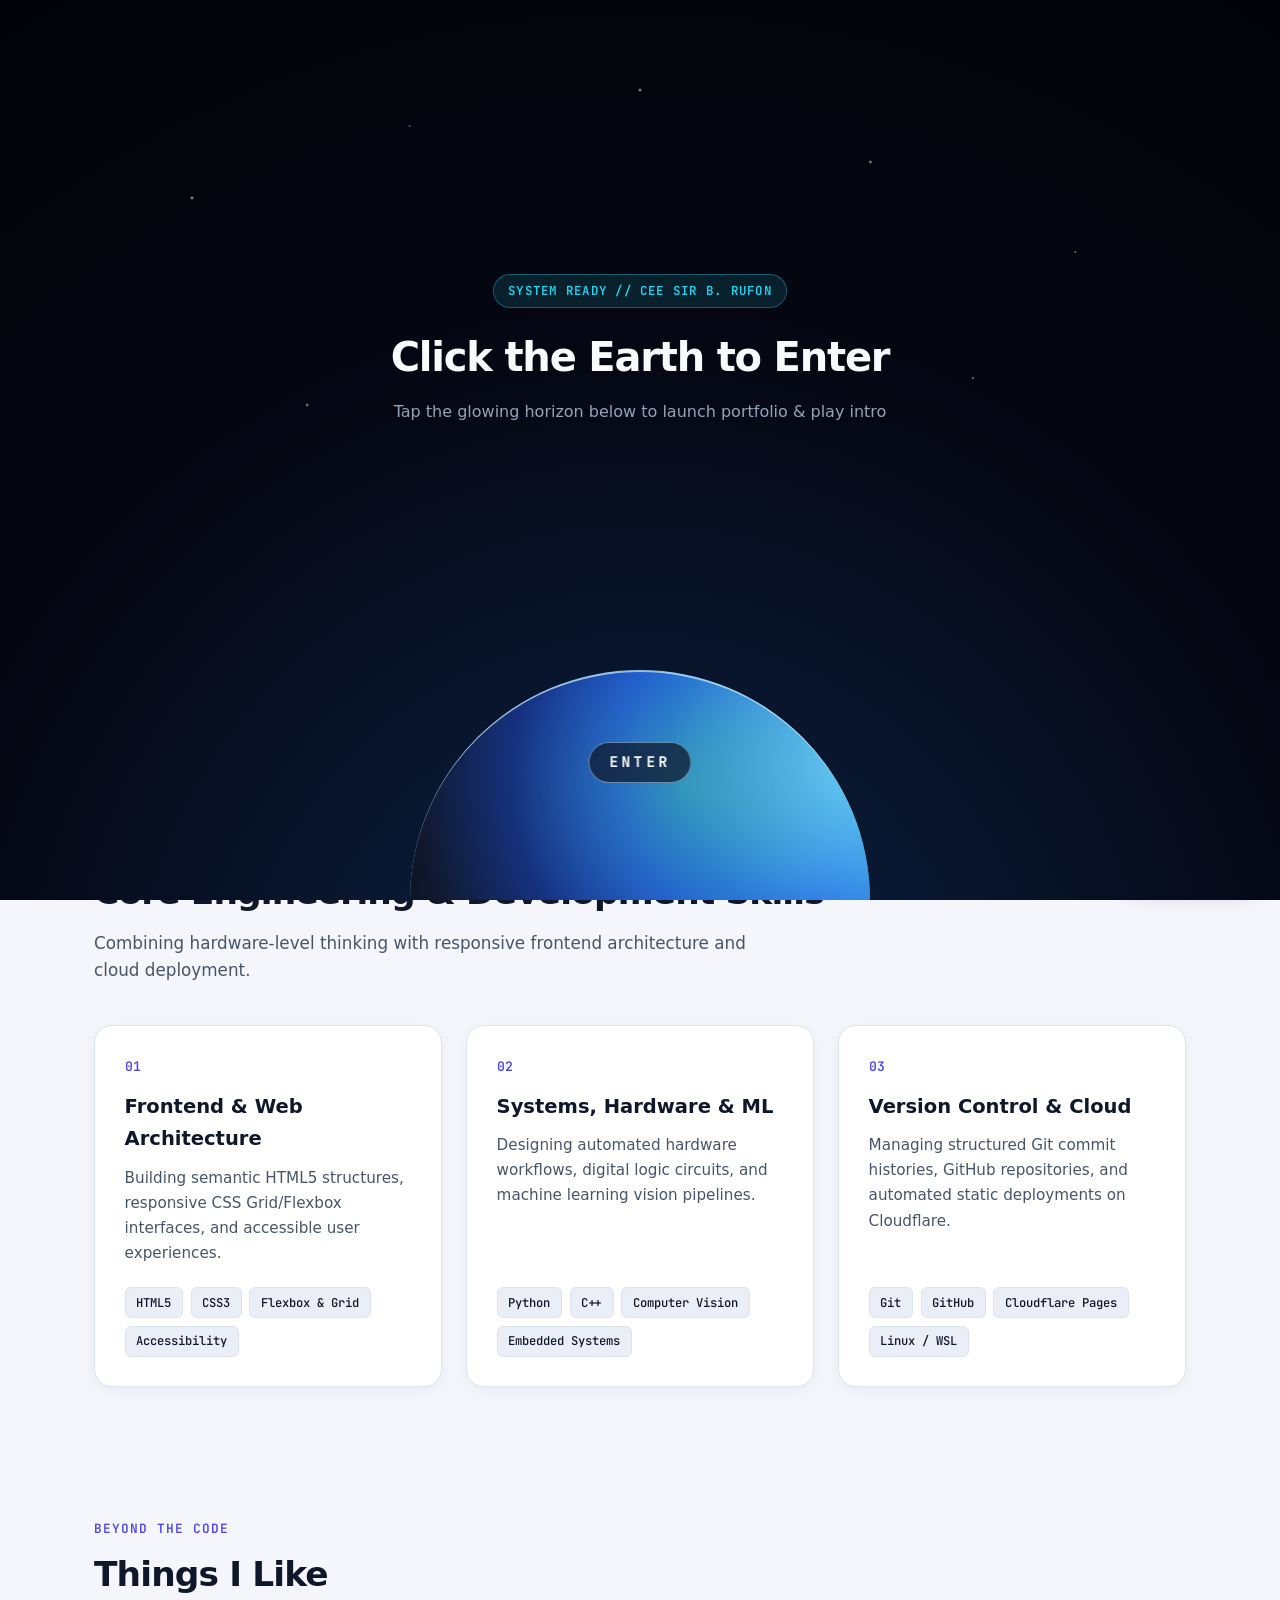
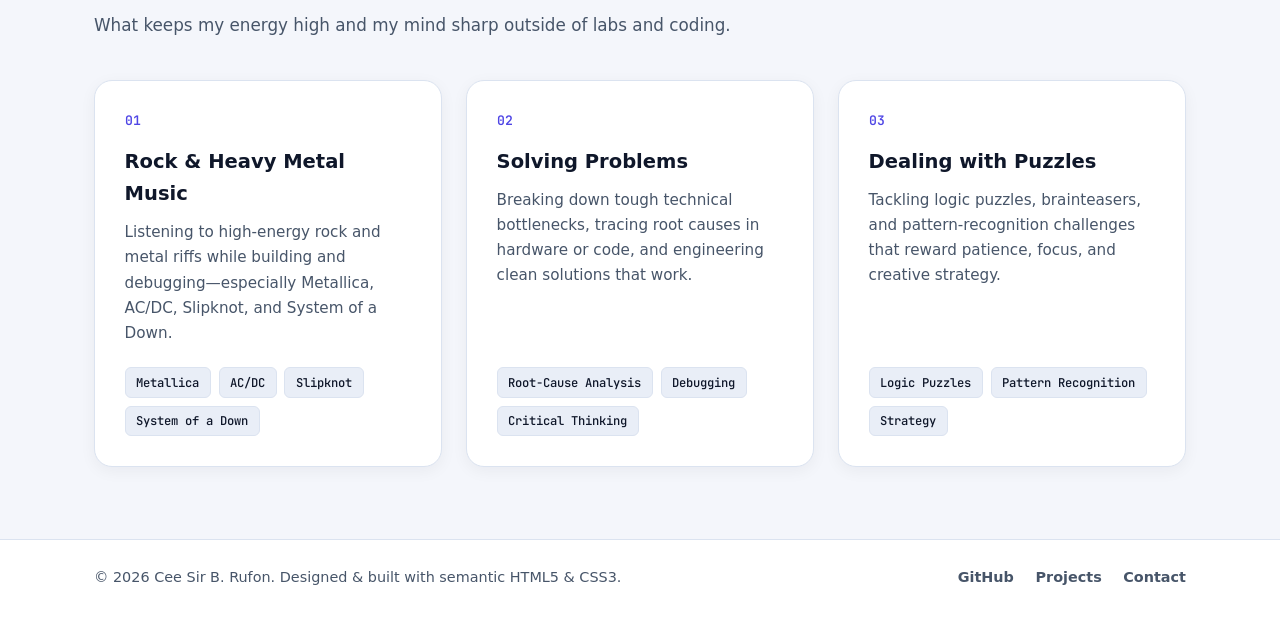
==== commit 2eefe373: "Add profile quote and Things I Like section to index.html" ====
--- a/index.html
+++ b/index.html
@@ -8,7 +8,7 @@
   <link rel="preconnect" href="https://fonts.gstatic.com" crossorigin>
   <link rel="stylesheet" href="https://fonts.googleapis.com/css2?family=Plus+Jakarta+Sans:wght@400;500;600;700;800&display=swap">
   <link rel="stylesheet" href="https://fonts.googleapis.com/css2?family=JetBrains+Mono:wght@500;600&display=swap">
-  <link rel="stylesheet" href="styles.css?v=3">
+  <link rel="stylesheet" href="styles.css?v=4">
 </head>
 <body>
   <!-- Hidden Checkboxes for Pure CSS Transitions -->
@@ -87,6 +87,9 @@
           <div class="portrait-frame">
             <img src="images/myface.jpg" alt="Portrait photo of Cee Sir B. Rufon" class="profile-photo">
           </div>
+          <blockquote class="profile-quote">
+            &ldquo;Do it for the love of the game&rdquo;
+          </blockquote>
         </div>
       </section>
 
@@ -131,6 +134,50 @@
               <li>GitHub</li>
               <li>Cloudflare Pages</li>
               <li>Linux / WSL</li>
+            </ul>
+          </article>
+        </div>
+      </section>
+
+      <section class="skills-section" aria-labelledby="interests-heading">
+        <div class="section-header">
+          <span class="section-kicker">Beyond the Code</span>
+          <h2 id="interests-heading">Things I Like</h2>
+          <p class="section-intro">What keeps my energy high and my mind sharp outside of labs and coding.</p>
+        </div>
+
+        <div class="skills-grid">
+          <article class="skill-card">
+            <span class="card-index">01</span>
+            <h3>Rock &amp; Heavy Metal Music</h3>
+            <p>Listening to high-energy rock and metal riffs while building and debugging&mdash;especially Metallica, AC/DC, Slipknot, and System of a Down.</p>
+            <ul class="tag-list">
+              <li>Metallica</li>
+              <li>AC/DC</li>
+              <li>Slipknot</li>
+              <li>System of a Down</li>
+            </ul>
+          </article>
+
+          <article class="skill-card">
+            <span class="card-index">02</span>
+            <h3>Solving Problems</h3>
+            <p>Breaking down tough technical bottlenecks, tracing root causes in hardware or code, and engineering clean solutions that work.</p>
+            <ul class="tag-list">
+              <li>Root-Cause Analysis</li>
+              <li>Debugging</li>
+              <li>Critical Thinking</li>
+            </ul>
+          </article>
+
+          <article class="skill-card">
+            <span class="card-index">03</span>
+            <h3>Dealing with Puzzles</h3>
+            <p>Tackling logic puzzles, brainteasers, and pattern-recognition challenges that reward patience, focus, and creative strategy.</p>
+            <ul class="tag-list">
+              <li>Logic Puzzles</li>
+              <li>Pattern Recognition</li>
+              <li>Strategy</li>
             </ul>
           </article>
         </div>
@@ -200,18 +247,18 @@
     }
 
     function applyGlowColors(bass, mid) {
-        hueOffset = (hueOffset + 2.4 + mid * 10) % 360;
-const energy = Math.min(1, bass * 1.6);
-const h1 = Math.round((280 + hueOffset) % 360);
-const h2 = Math.round((185 + hueOffset) % 360);
-
-siteWrapper.style.setProperty("--beat-color", `hsl(${h1}, 95%, 62%)`);
-siteWrapper.style.setProperty("--beat-accent", `hsl(${h2}, 96%, 56%)`);
-siteWrapper.style.setProperty("--beat-bg-tint", `hsl(${h1}, 78%, 22%)`);
-siteWrapper.style.setProperty("--beat-glow", `hsla(${h1}, 95%, 58%, ${(0.45 + energy * 0.5).toFixed(2)})`);
-siteWrapper.style.setProperty("--beat-glow-soft", `hsla(${h1}, 95%, 58%, ${(0.22 + energy * 0.35).toFixed(2)})`);
-siteWrapper.style.setProperty("--beat-spread", `${(22 + energy * 42).toFixed(1)}px`);
-siteWrapper.style.setProperty("--beat-scale", (1 + energy * 0.085).toFixed(3));
+      hueOffset = (hueOffset + 2.4 + mid * 10) % 360;
+      const energy = Math.min(1, bass * 1.6);
+      const h1 = Math.round((280 + hueOffset) % 360);
+      const h2 = Math.round((185 + hueOffset) % 360);
+
+      siteWrapper.style.setProperty("--beat-color", `hsl(${h1}, 95%, 62%)`);
+      siteWrapper.style.setProperty("--beat-accent", `hsl(${h2}, 96%, 56%)`);
+      siteWrapper.style.setProperty("--beat-bg-tint", `hsl(${h1}, 78%, 22%)`);
+      siteWrapper.style.setProperty("--beat-glow", `hsla(${h1}, 95%, 58%, ${(0.45 + energy * 0.5).toFixed(2)})`);
+      siteWrapper.style.setProperty("--beat-glow-soft", `hsla(${h1}, 95%, 58%, ${(0.22 + energy * 0.35).toFixed(2)})`);
+      siteWrapper.style.setProperty("--beat-spread", `${(22 + energy * 42).toFixed(1)}px`);
+      siteWrapper.style.setProperty("--beat-scale", (1 + energy * 0.085).toFixed(3));
 
       if (eqBars.length === 3) {
         eqBars[0].style.transform = `scaleY(${0.35 + bass * 0.95})`;
@@ -329,4 +376,4 @@
     window.addEventListener("pagehide", saveAudioState);
   </script>
 </body>
-</html>
+</html>
--- a/styles.css
+++ b/styles.css
@@ -1075,3 +1075,47 @@
     font-size: 0.8rem;
   }
 }
+
+/* =========================================================
+   Profile Saying & Contact Form Status
+   ========================================================= */
+.hero-visual {
+  flex-direction: column;
+  align-items: center;
+  gap: 1.15rem;
+}
+
+.profile-quote {
+  margin: 0;
+  padding: 0.55rem 1.2rem;
+  border-radius: 999px;
+  background-color: rgba(255, 255, 255, 0.06);
+  border: 1px solid rgba(148, 163, 184, 0.28);
+  color: #e2e8f0;
+  font-family: "JetBrains Mono", monospace;
+  font-size: 0.84rem;
+  font-style: italic;
+  font-weight: 500;
+  text-align: center;
+}
+
+.site-wrapper.music-reactive .profile-quote {
+  border-color: var(--beat-accent, #22d3ee);
+  color: #ffffff;
+  box-shadow: 0 0 18px var(--beat-glow-soft, rgba(34, 211, 238, 0.3));
+}
+
+.form-feedback {
+  margin: 1rem 0 0;
+  padding: 0.75rem 1rem;
+  border-radius: 10px;
+  font-size: 0.88rem;
+  font-weight: 600;
+  color: var(--primary);
+  background-color: var(--surface-alt);
+  border: 1px solid var(--primary);
+}
+
+.form-feedback[hidden] {
+  display: none;
+}
